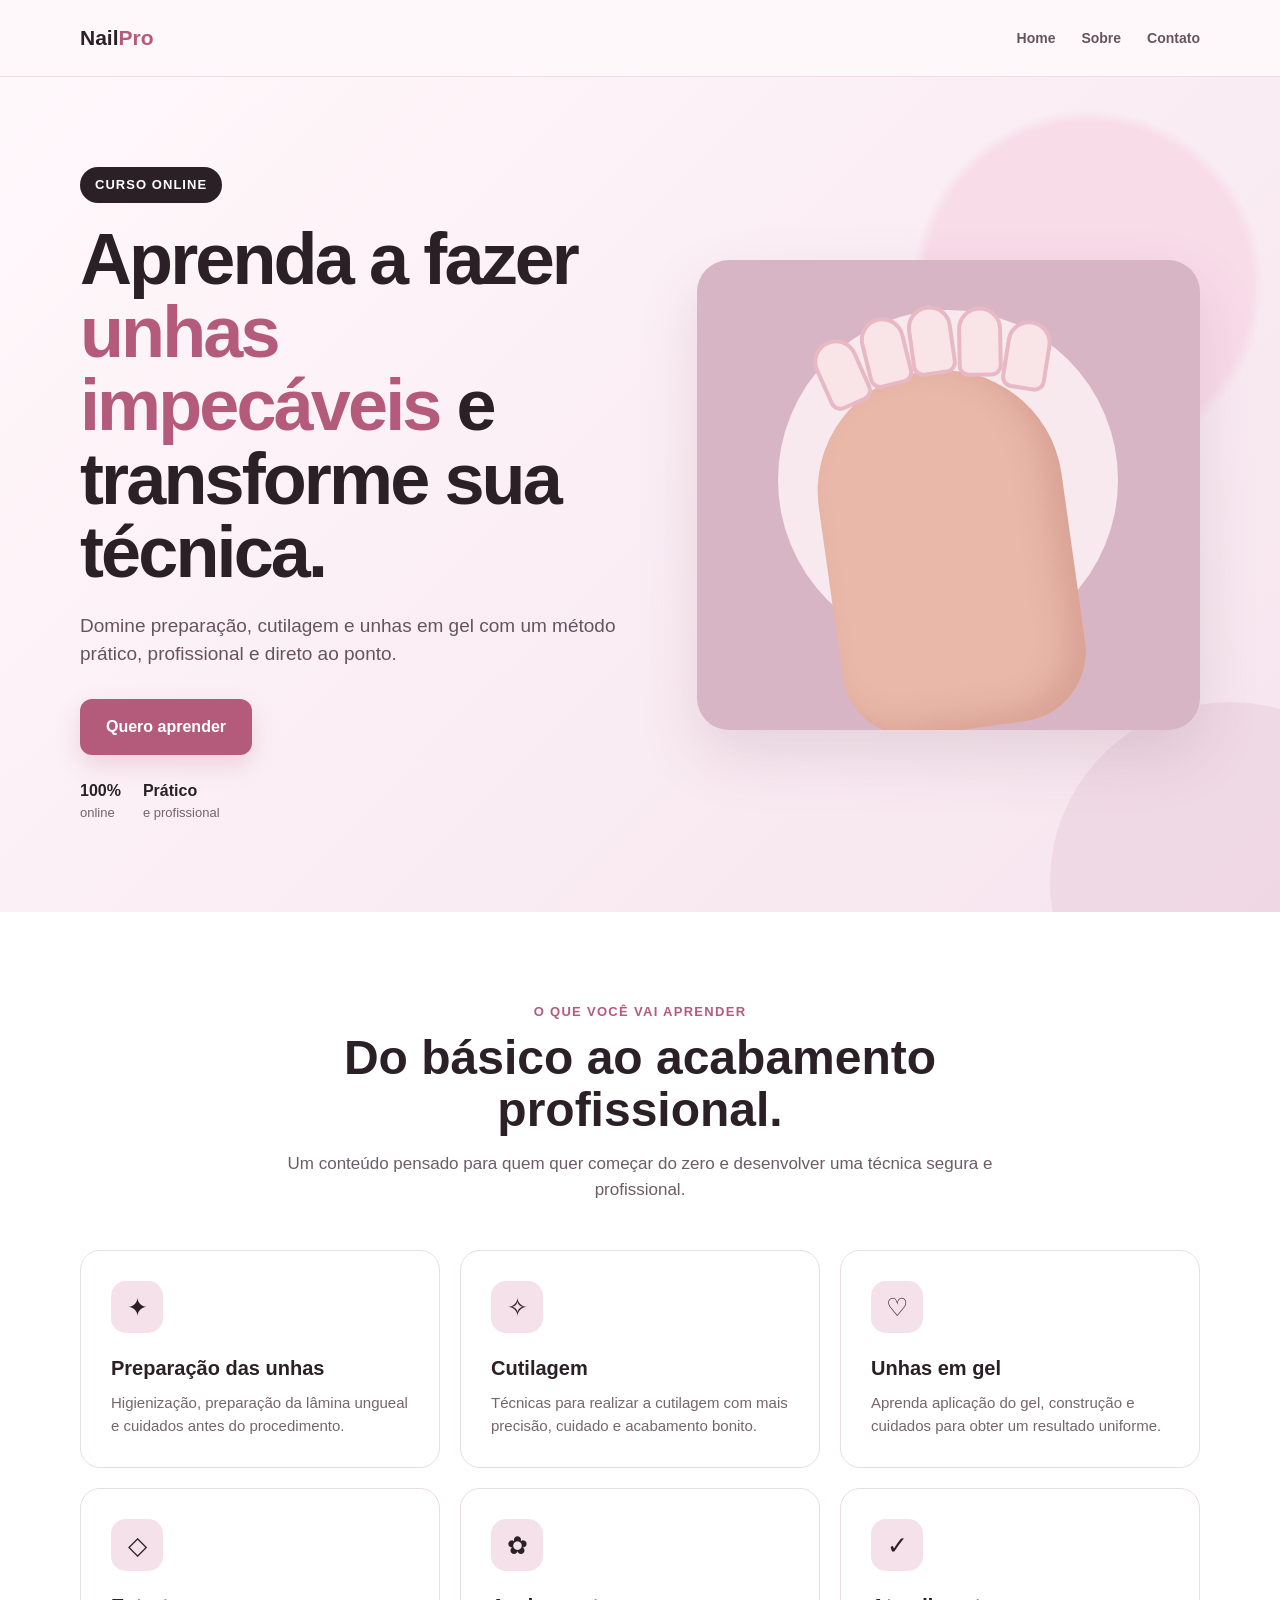
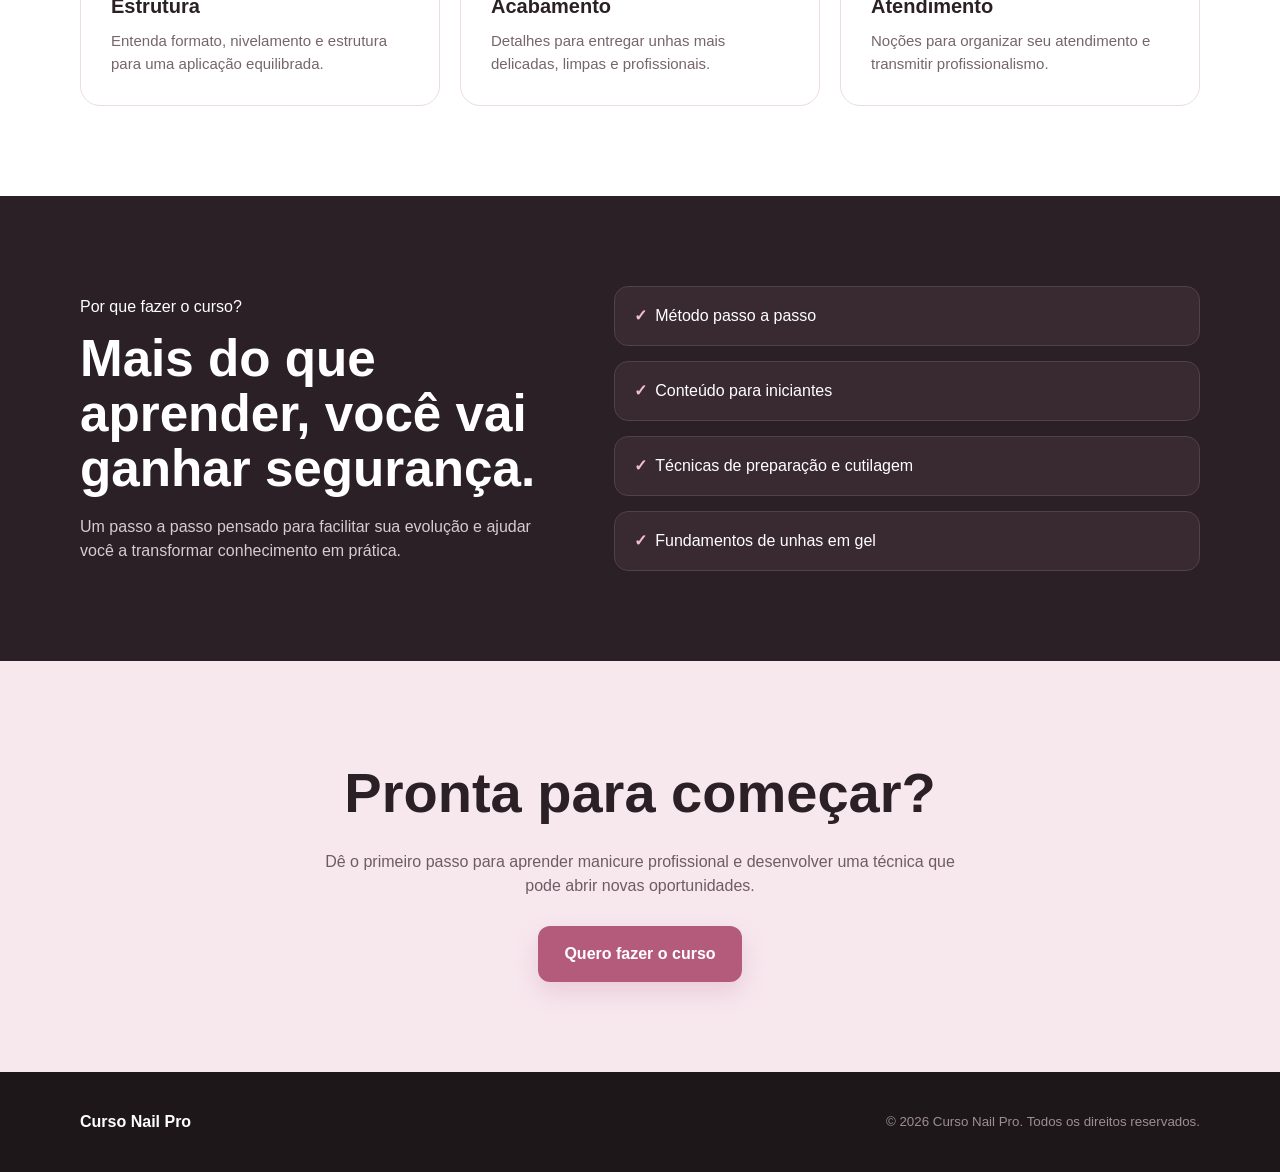
==== index.html @ c2b65b6d "Adicionar site do curso de manicure" ====
<!DOCTYPE html>
<html lang="pt-BR">
<head>
<meta charset="UTF-8">
<meta name="viewport" content="width=device-width, initial-scale=1.0">
<meta name="description" content="Curso Nail Pro de manicure profissional.">
<title>Curso Nail Pro | Home</title>
<link rel="stylesheet" href="style.css">
</head>
<body>
<header class="site-header">
<div class="container header-inner">
<a href="index.html" class="logo">Nail<span>Pro</span></a>
<nav class="nav" aria-label="Navegação principal">
<a href="index.html">Home</a><a href="sobre.html">Sobre</a><a href="contato.html">Contato</a>
</nav>
</div>
</header>
<main><section class="hero-section"><div class="container hero">
<div class="hero-copy"><div class="eyebrow">Curso Online</div>
<h1>Aprenda a fazer <span>unhas impecáveis</span> e transforme sua técnica.</h1>
<p>Domine preparação, cutilagem e unhas em gel com um método prático, profissional e direto ao ponto.</p>
<a href="contato.html" class="cta">Quero aprender</a>
<div class="hero-note"><div><strong>100%</strong><span>online</span></div><div><strong>Prático</strong><span>e profissional</span></div></div>
</div>
<div class="visual" aria-label="Ilustração de uma mão com unhas feitas"><div class="circle"></div><div class="hand" aria-hidden="true"><div class="nail n1"></div><div class="nail n2"></div><div class="nail n3"></div><div class="nail n4"></div><div class="nail n5"></div></div></div>
</div></section><section class="content" id="conteudos"><div class="container">
<header class="section-head"><div class="tag">O que você vai aprender</div><h2>Do básico ao acabamento profissional.</h2><p>Um conteúdo pensado para quem quer começar do zero e desenvolver uma técnica segura e profissional.</p></header>
<div class="cards">
<article class="card"><div class="icon">✦</div><h3>Preparação das unhas</h3><p>Higienização, preparação da lâmina ungueal e cuidados antes do procedimento.</p></article>
<article class="card"><div class="icon">✧</div><h3>Cutilagem</h3><p>Técnicas para realizar a cutilagem com mais precisão, cuidado e acabamento bonito.</p></article>
<article class="card"><div class="icon">♡</div><h3>Unhas em gel</h3><p>Aprenda aplicação do gel, construção e cuidados para obter um resultado uniforme.</p></article>
<article class="card"><div class="icon">◇</div><h3>Estrutura</h3><p>Entenda formato, nivelamento e estrutura para uma aplicação equilibrada.</p></article>
<article class="card"><div class="icon">✿</div><h3>Acabamento</h3><p>Detalhes para entregar unhas mais delicadas, limpas e profissionais.</p></article>
<article class="card"><div class="icon">✓</div><h3>Atendimento</h3><p>Noções para organizar seu atendimento e transmitir profissionalismo.</p></article>
</div></div></section><section class="highlight"><div class="container highlight-grid">
<div class="highlight-copy"><div class="tag">Por que fazer o curso?</div><h2>Mais do que aprender, você vai ganhar segurança.</h2><p>Um passo a passo pensado para facilitar sua evolução e ajudar você a transformar conhecimento em prática.</p></div>
<div class="highlight-list"><div class="checklist"><div class="check"><b>✓</b>Método passo a passo</div><div class="check"><b>✓</b>Conteúdo para iniciantes</div><div class="check"><b>✓</b>Técnicas de preparação e cutilagem</div><div class="check"><b>✓</b>Fundamentos de unhas em gel</div></div></div>
</div></section><section class="cta-section"><div class="container"><h2>Pronta para começar?</h2><p>Dê o primeiro passo para aprender manicure profissional e desenvolver uma técnica que pode abrir novas oportunidades.</p><a href="contato.html" class="cta">Quero fazer o curso</a></div></section></main>
<footer><div class="container footer-row"><strong>Curso Nail Pro</strong><small>© 2026 Curso Nail Pro. Todos os direitos reservados.</small></div></footer>
</body>
</html>
---- style.css ----
*{box-sizing:border-box;margin:0;padding:0}
html{scroll-behavior:smooth}
body{font-family:Arial,Helvetica,sans-serif;background:#fffafc;color:#2b2025;line-height:1.5}
a{text-decoration:none;color:inherit}
.container{width:min(1120px,92%);margin:auto}
.site-header{background:#fff8fb;border-bottom:1px solid #eadde3}
.header-inner{min-height:76px;display:flex;align-items:center;justify-content:space-between;gap:30px}
.logo{font-size:21px;font-weight:800}.logo span{color:#b45b7c}
.nav{display:flex;align-items:center;gap:26px}.nav a{color:#66545d;font-size:14px;font-weight:700;transition:.2s}.nav a:hover{color:#b45b7c}
.hero-section{min-height:88vh;display:flex;align-items:center;background:radial-gradient(circle at 85% 25%,#f8dce8 0 13%,transparent 14%),linear-gradient(135deg,#fff8fb 0%,#f6e4ed 100%);position:relative;overflow:hidden}
.hero-section:before{content:"";position:absolute;width:360px;height:360px;border-radius:50%;background:#ead0dc;right:-130px;bottom:-150px;opacity:.55}
.hero{display:flex;align-items:center;justify-content:space-between;gap:60px;position:relative;z-index:1}
.hero-copy{flex:1.05}.eyebrow{display:inline-block;background:#2b2025;color:white;border-radius:999px;padding:8px 15px;font-size:13px;font-weight:700;letter-spacing:.08em;text-transform:uppercase;margin-bottom:20px}
.hero h1{font-size:clamp(42px,6vw,72px);line-height:1.02;letter-spacing:-.04em;margin-bottom:22px}.hero h1 span{color:#b45b7c}
.hero-copy>p{font-size:19px;color:#66545d;max-width:600px;margin-bottom:30px}
.cta{display:inline-block;background:#b45b7c;color:#fff;padding:16px 26px;border-radius:12px;font-weight:800;box-shadow:0 10px 25px #b45b7c33;transition:.2s;border:0;cursor:pointer;font-size:inherit}.cta:hover{transform:translateY(-2px);background:#994866}
.hero-note{display:flex;gap:22px;margin-top:24px;font-size:13px;color:#75646b}.hero-note div{display:flex;flex-direction:column}.hero-note strong{color:#2b2025;font-size:16px}
.visual{flex:.95;min-height:470px;border-radius:32px;background:#d8b5c4;display:flex;align-items:flex-end;justify-content:center;position:relative;overflow:hidden;box-shadow:0 25px 60px #7c4d6126}
.visual .circle{position:absolute;width:340px;height:340px;border-radius:50%;background:#f8e9ef;top:50px}
.hand{position:relative;z-index:2;width:245px;height:360px;background:#e9b8a9;border-radius:120px 120px 70px 70px;transform:rotate(-8deg);box-shadow:inset -18px -12px 30px #b9796b55}
.nail{position:absolute;width:45px;height:70px;background:#f9e4e8;border-radius:28px 28px 14px 14px;border:4px solid #e8b9c4}
.n1{top:-45px;left:18px;transform:rotate(-16deg)}.n2{top:-60px;left:65px;transform:rotate(-6deg)}.n3{top:-65px;left:112px}.n4{top:-57px;left:160px;transform:rotate(7deg)}.n5{top:-37px;left:205px;transform:rotate(17deg)}
section{padding:90px 0}.section-head{text-align:center;max-width:720px;margin:0 auto 48px}.section-head .tag{color:#b45b7c;font-weight:800;text-transform:uppercase;font-size:13px;letter-spacing:.1em}.section-head h2{font-size:clamp(32px,4vw,48px);line-height:1.1;margin:10px 0 14px}.section-head p{color:#6e5c64;font-size:17px}
.content{background:white}.cards{display:flex;flex-wrap:wrap;gap:20px}.card{flex:1 1 calc(33.333% - 14px);min-width:280px;padding:30px;border:1px solid #eadde3;border-radius:20px;background:#fff;transition:.2s}.card:hover{transform:translateY(-4px);box-shadow:0 15px 35px #4d293710}
.icon{width:52px;height:52px;border-radius:15px;background:#f5e1e9;display:flex;align-items:center;justify-content:center;font-size:25px;margin-bottom:20px}.card h3{font-size:20px;margin-bottom:9px}.card p{color:#76656c;font-size:15px}
.highlight{background:#2b2025;color:#fff}.highlight-grid{display:flex;align-items:center;gap:55px}.highlight-copy{flex:.9}.highlight-list{flex:1.1}.highlight h2{font-size:clamp(34px,4vw,52px);line-height:1.08;margin:12px 0 18px}.highlight p{color:#d9cbd0}.checklist{display:flex;flex-direction:column;gap:15px}.check{background:#382a30;border:1px solid #514149;padding:17px 19px;border-radius:14px}.check b{color:#f1bfd1;margin-right:8px}
.cta-section{text-align:center;background:#f7e8ee}.cta-section h2{font-size:clamp(34px,5vw,56px);margin-bottom:15px}.cta-section p{color:#6e5c64;margin:0 auto 28px;max-width:650px}
footer{background:#1e171a;color:#cdbfc4;padding:38px 0}.footer-row{display:flex;justify-content:space-between;gap:20px;align-items:center}footer strong{color:white}footer small{color:#9e8e94}
form.card{max-width:760px;margin:0 auto;display:flex;flex-direction:column;gap:18px}form.card label{display:block;font-weight:700;font-size:14px;margin-bottom:7px}form.card input,form.card textarea{width:100%;border:1px solid #eadde3;border-radius:12px;padding:14px 15px;font:inherit;color:#2b2025;background:#fffafc;outline:none}form.card input:focus,form.card textarea:focus{border-color:#b45b7c;box-shadow:0 0 0 3px #b45b7c22}form.card textarea{resize:vertical}
@media(max-width:800px){.header-inner{flex-direction:column;justify-content:center;padding:20px 0}.nav{flex-wrap:wrap;justify-content:center;gap:15px}.hero-section{min-height:auto;padding:70px 0}.hero,.highlight-grid{flex-direction:column;gap:40px}.hero-copy,.highlight-copy,.highlight-list,.visual{width:100%}.visual{min-height:390px}.cards{flex-direction:column}.card{min-width:0}section{padding:65px 0}.hero-note{flex-wrap:wrap}.footer-row{flex-direction:column;text-align:center}}
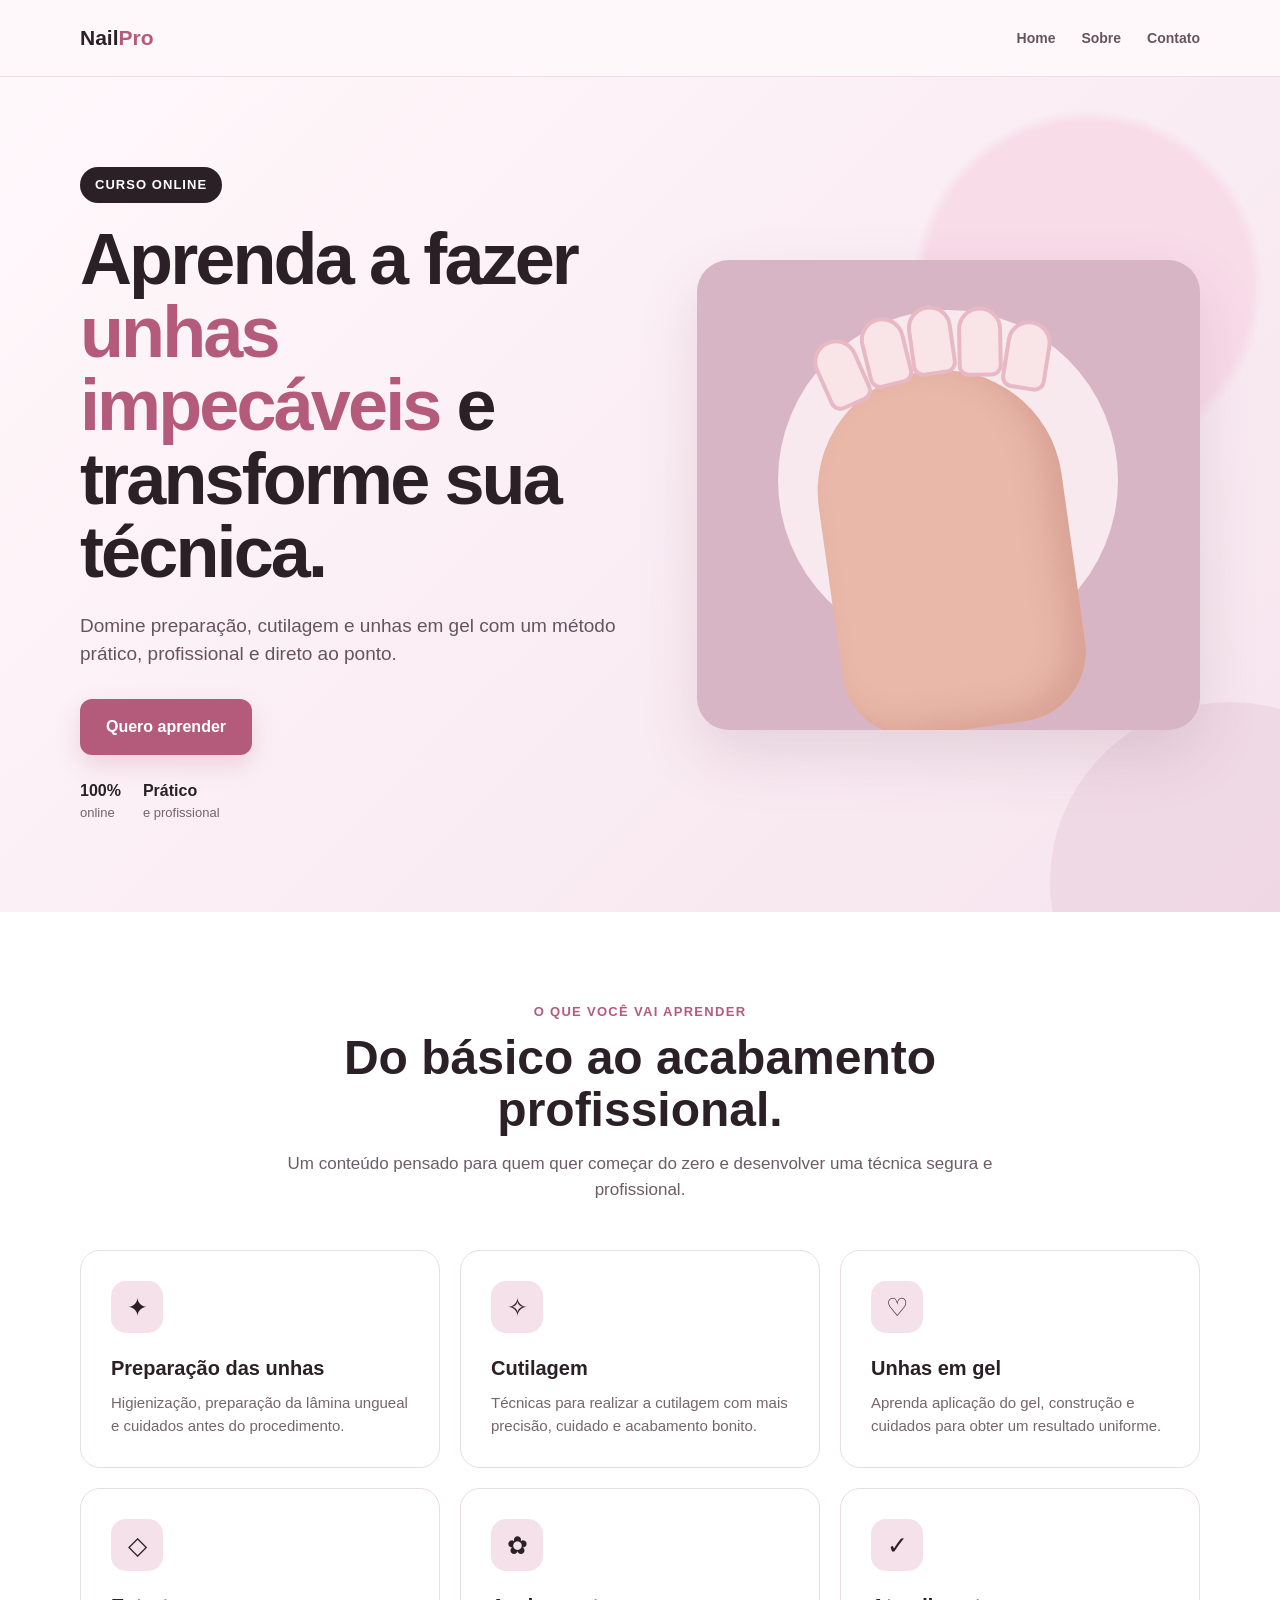
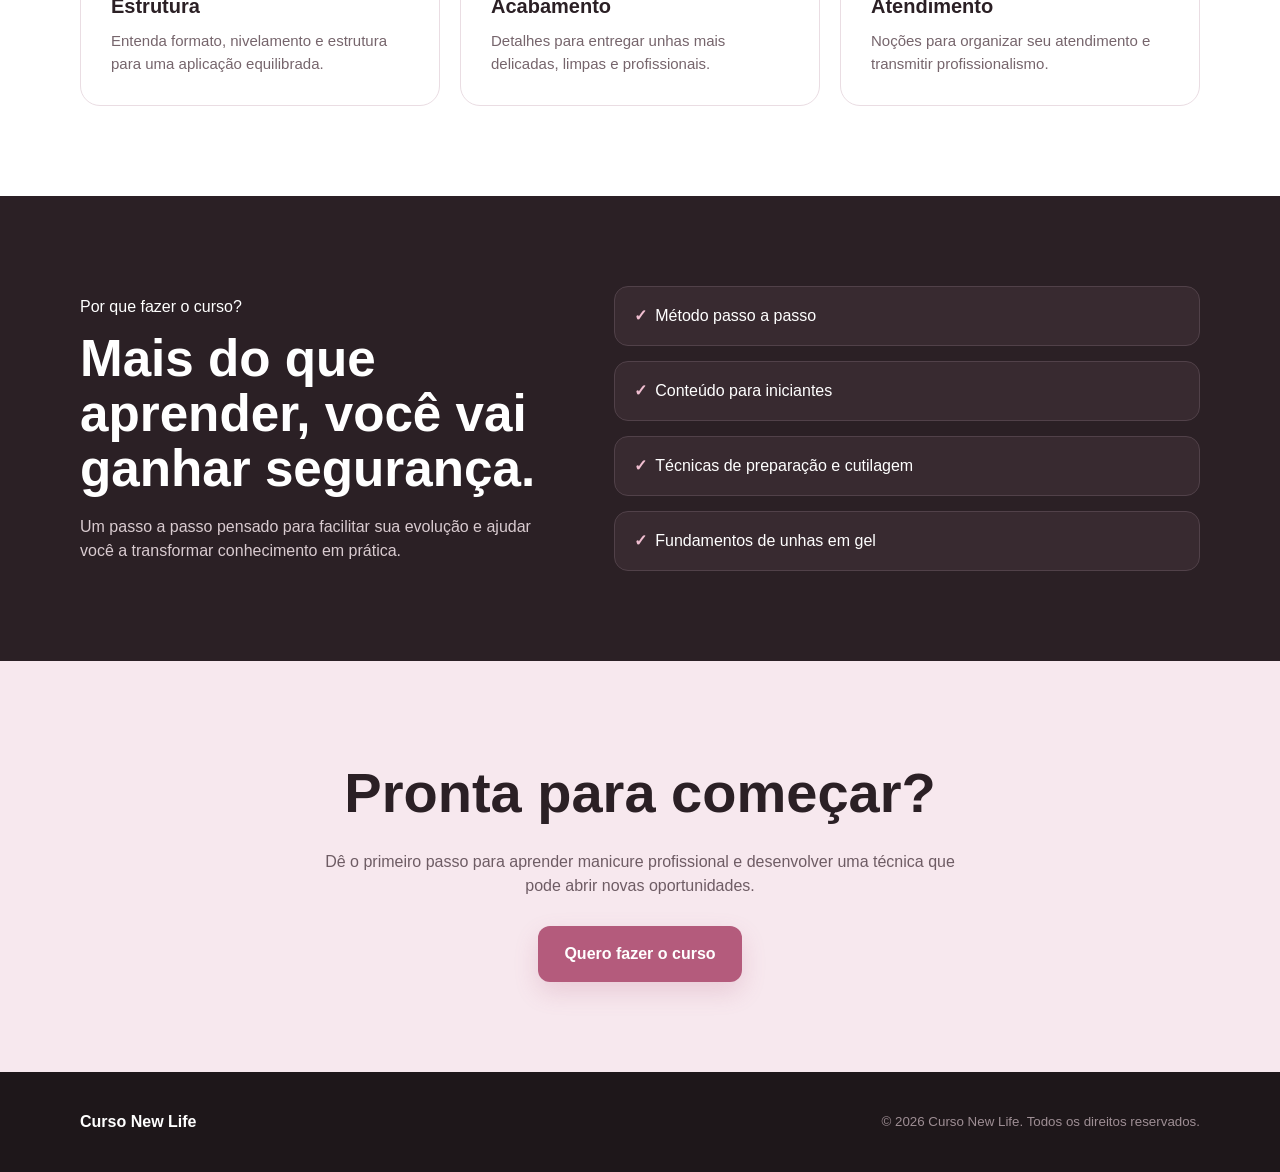
==== commit 29c0c6e7: "Altera o nome do curso" ====
--- a/index.html
+++ b/index.html
@@ -3,7 +3,7 @@
 <head>
 <meta charset="UTF-8">
 <meta name="viewport" content="width=device-width, initial-scale=1.0">
-<meta name="description" content="Curso Nail Pro de manicure profissional.">
+<meta name="description" content="Curso New Life de manicure profissional.">
 <title>Curso Nail Pro | Home</title>
 <link rel="stylesheet" href="style.css">
 </head>
@@ -37,6 +37,6 @@
 <div class="highlight-copy"><div class="tag">Por que fazer o curso?</div><h2>Mais do que aprender, você vai ganhar segurança.</h2><p>Um passo a passo pensado para facilitar sua evolução e ajudar você a transformar conhecimento em prática.</p></div>
 <div class="highlight-list"><div class="checklist"><div class="check"><b>✓</b>Método passo a passo</div><div class="check"><b>✓</b>Conteúdo para iniciantes</div><div class="check"><b>✓</b>Técnicas de preparação e cutilagem</div><div class="check"><b>✓</b>Fundamentos de unhas em gel</div></div></div>
 </div></section><section class="cta-section"><div class="container"><h2>Pronta para começar?</h2><p>Dê o primeiro passo para aprender manicure profissional e desenvolver uma técnica que pode abrir novas oportunidades.</p><a href="contato.html" class="cta">Quero fazer o curso</a></div></section></main>
-<footer><div class="container footer-row"><strong>Curso Nail Pro</strong><small>© 2026 Curso Nail Pro. Todos os direitos reservados.</small></div></footer>
+<footer><div class="container footer-row"><strong>Curso New Life</strong><small>© 2026 Curso New Life. Todos os direitos reservados.</small></div></footer>
 </body>
 </html>
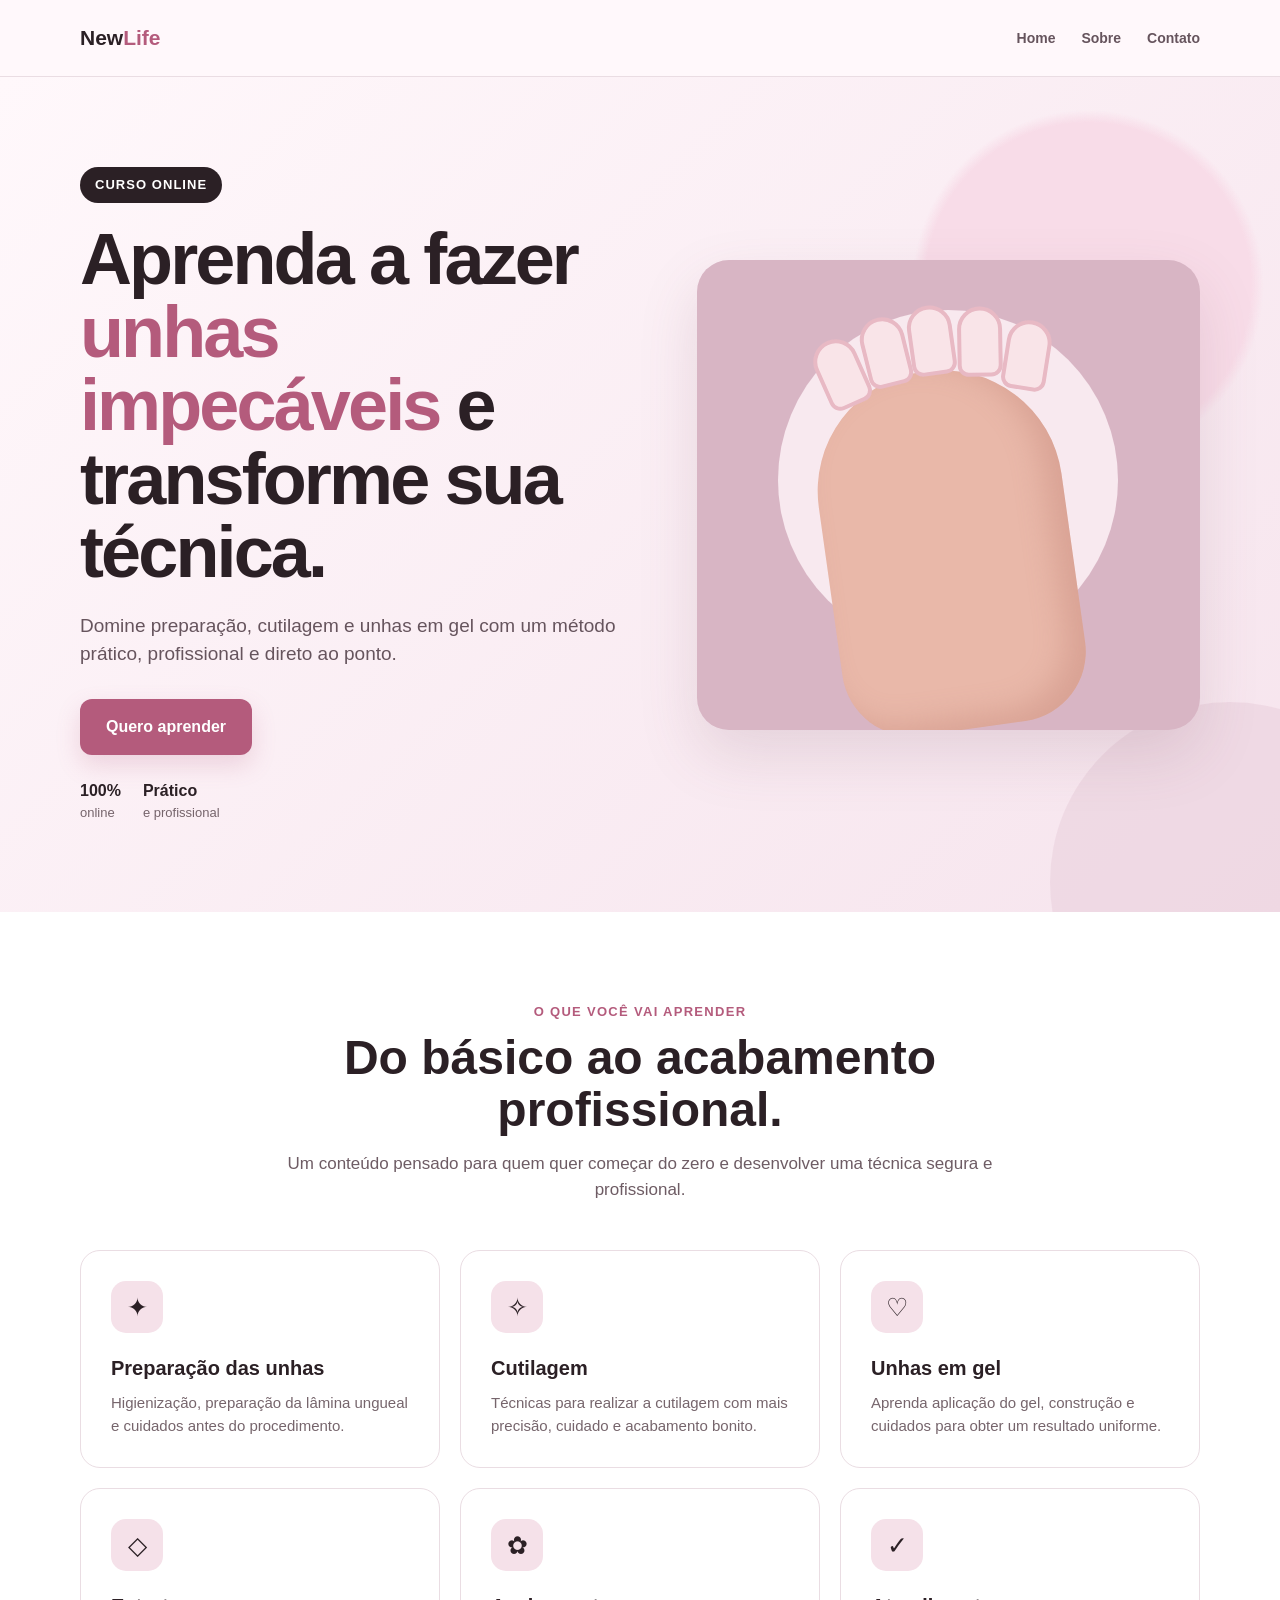
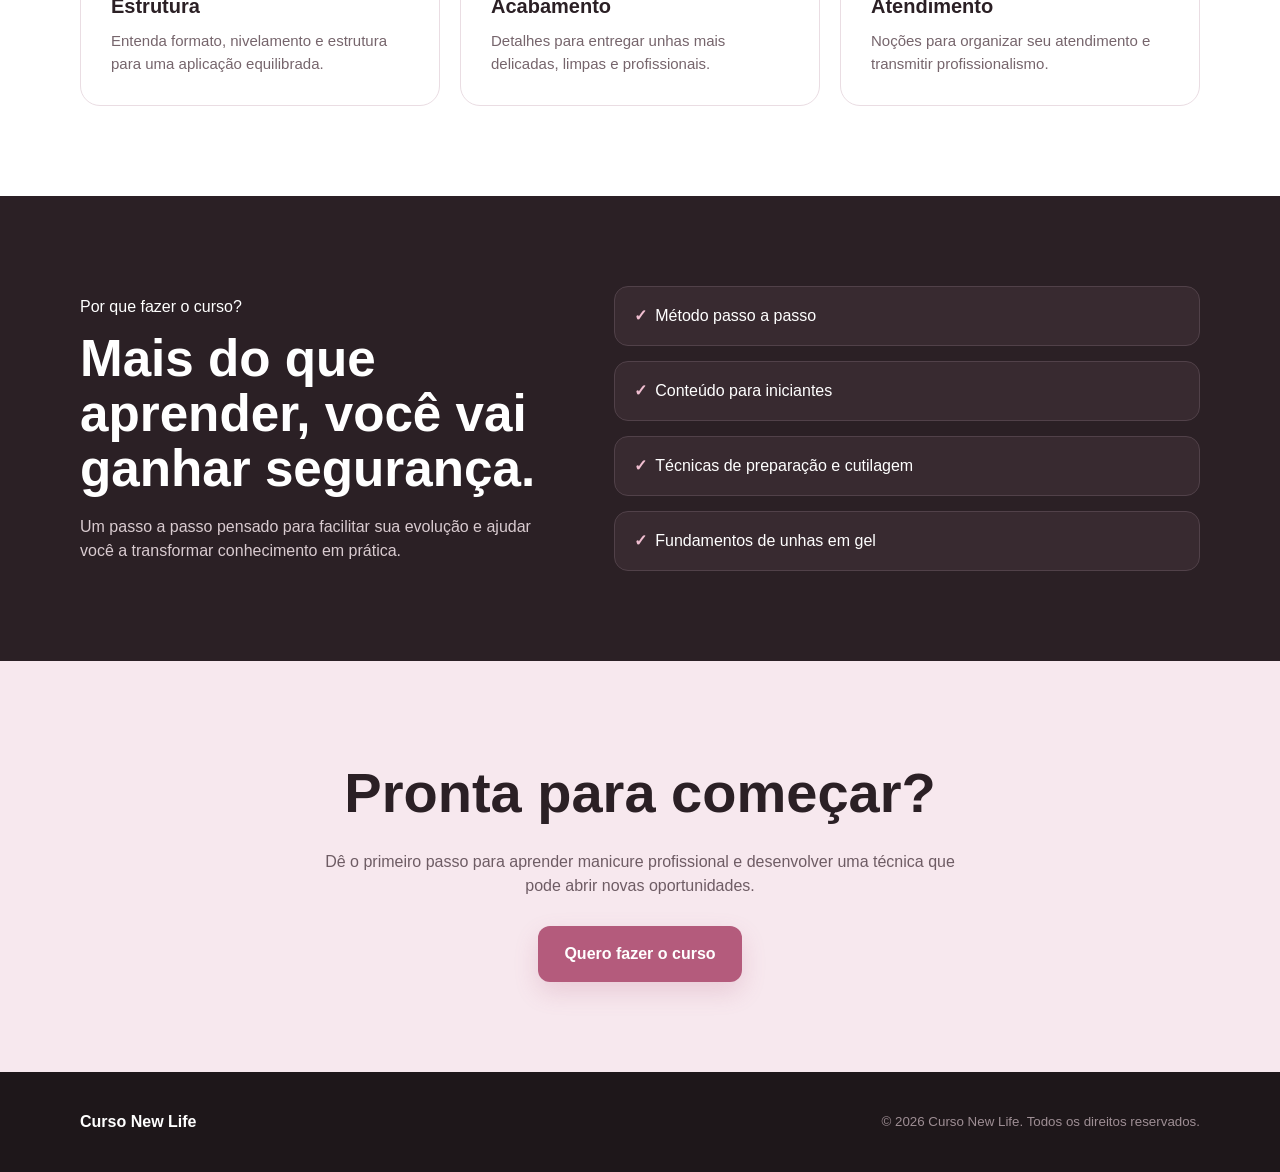
==== commit 2755296f: "Update title and logo in index.html" ====
--- a/index.html
+++ b/index.html
@@ -4,13 +4,13 @@
 <meta charset="UTF-8">
 <meta name="viewport" content="width=device-width, initial-scale=1.0">
 <meta name="description" content="Curso New Life de manicure profissional.">
-<title>Curso Nail Pro | Home</title>
+<title>Curso New Life| Home</title>
 <link rel="stylesheet" href="style.css">
 </head>
 <body>
 <header class="site-header">
 <div class="container header-inner">
-<a href="index.html" class="logo">Nail<span>Pro</span></a>
+<a href="index.html" class="logo">New<span>Life</span></a>
 <nav class="nav" aria-label="Navegação principal">
 <a href="index.html">Home</a><a href="sobre.html">Sobre</a><a href="contato.html">Contato</a>
 </nav>
@@ -39,4 +39,4 @@
 </div></section><section class="cta-section"><div class="container"><h2>Pronta para começar?</h2><p>Dê o primeiro passo para aprender manicure profissional e desenvolver uma técnica que pode abrir novas oportunidades.</p><a href="contato.html" class="cta">Quero fazer o curso</a></div></section></main>
 <footer><div class="container footer-row"><strong>Curso New Life</strong><small>© 2026 Curso New Life. Todos os direitos reservados.</small></div></footer>
 </body>
-</html>+</html>
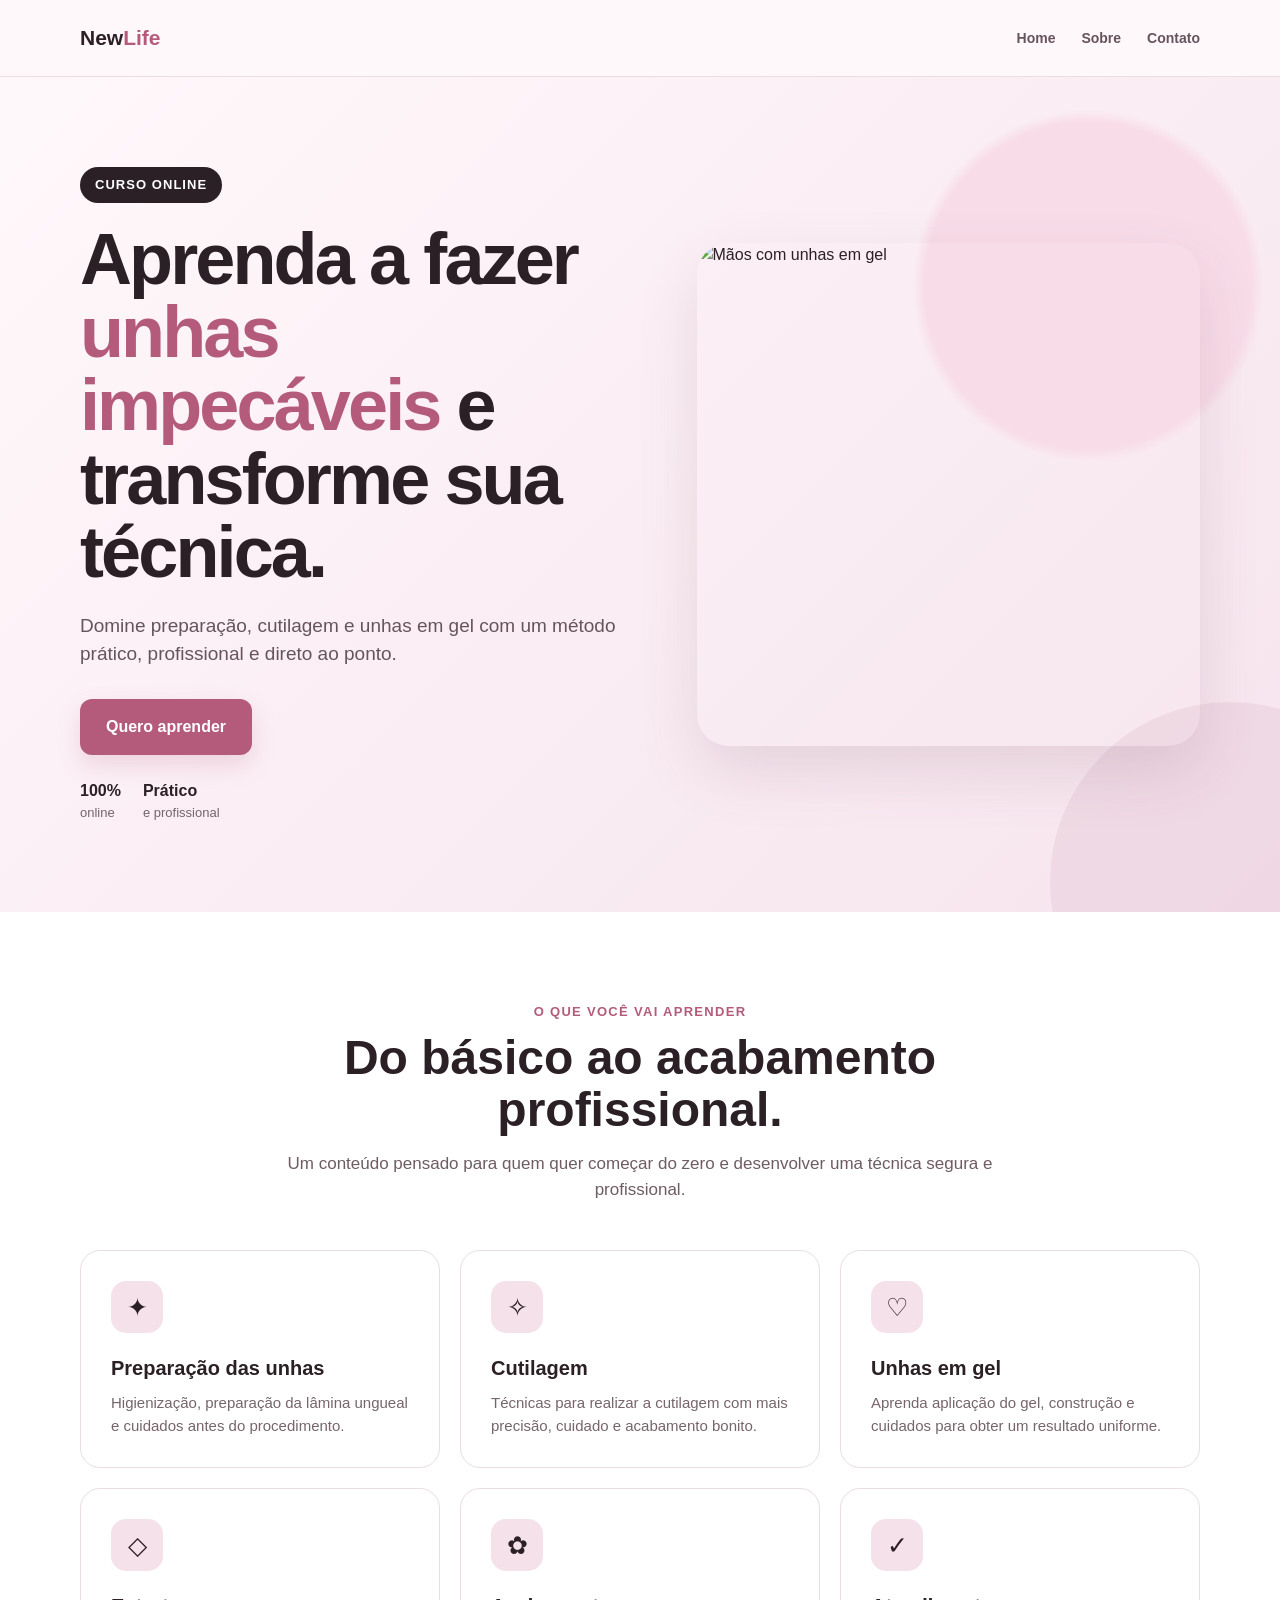
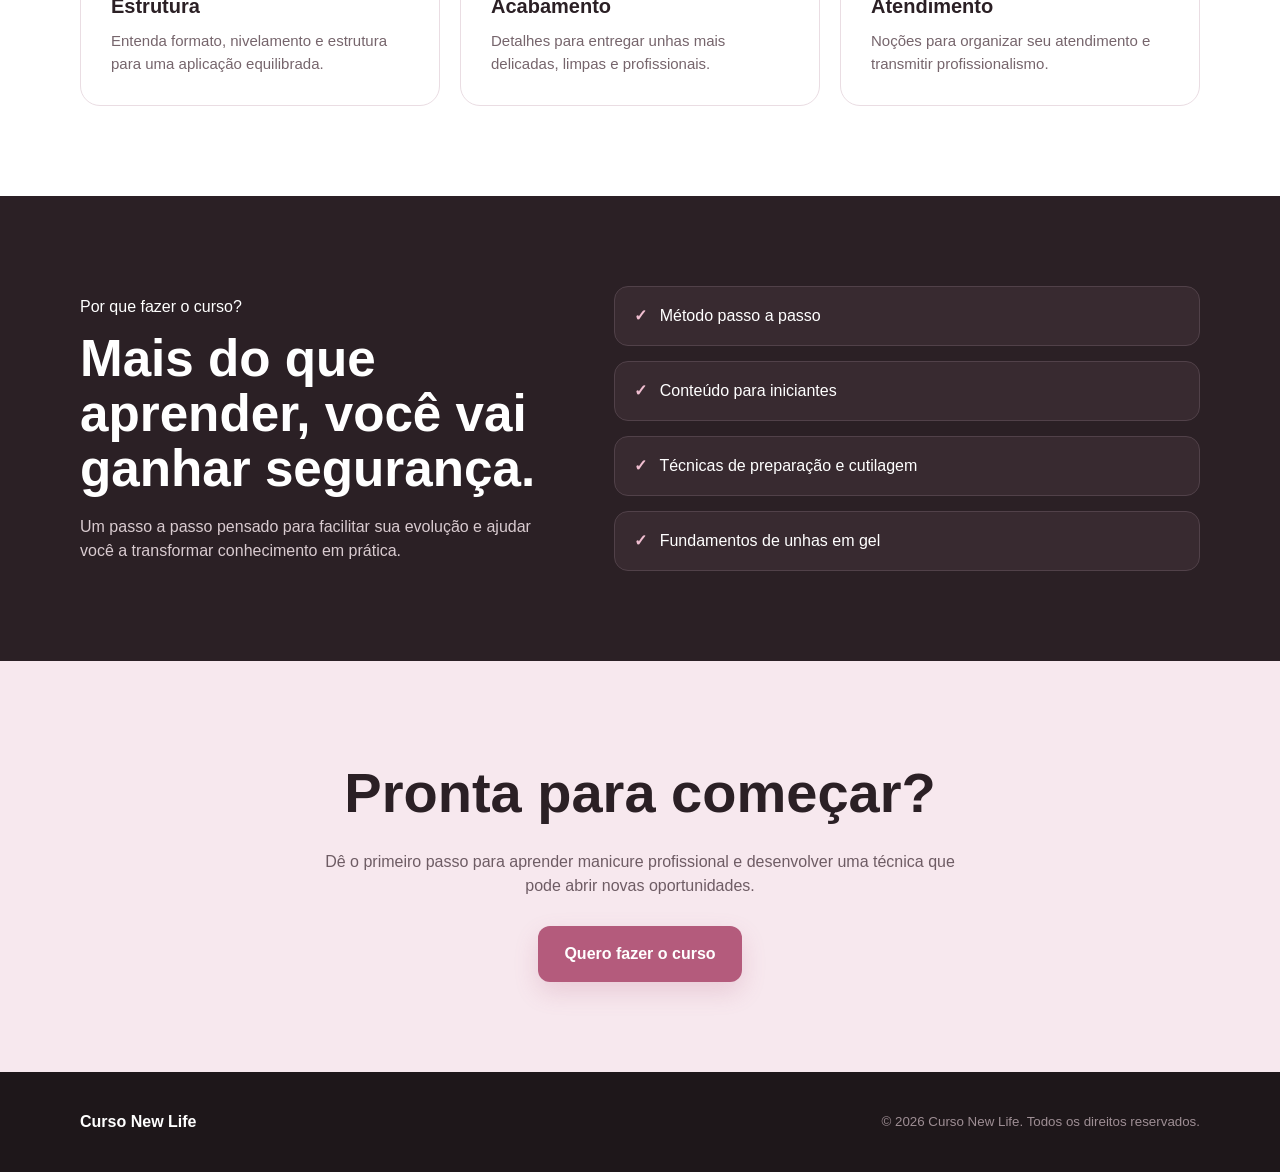
==== commit adfabe38: "ajusta a idependatação" ====
--- a/index.html
+++ b/index.html
@@ -1,42 +1,313 @@
 <!DOCTYPE html>
 <html lang="pt-BR">
+
 <head>
-<meta charset="UTF-8">
-<meta name="viewport" content="width=device-width, initial-scale=1.0">
-<meta name="description" content="Curso New Life de manicure profissional.">
-<title>Curso New Life| Home</title>
-<link rel="stylesheet" href="style.css">
+    <meta charset="UTF-8">
+    <meta name="viewport" content="width=device-width, initial-scale=1.0">
+    <meta name="description" content="Curso New Life de manicure profissional.">
+
+    <title>Curso New Life | Home</title>
+
+    <link rel="stylesheet" href="style.css">
 </head>
+
 <body>
-<header class="site-header">
-<div class="container header-inner">
-<a href="index.html" class="logo">New<span>Life</span></a>
-<nav class="nav" aria-label="Navegação principal">
-<a href="index.html">Home</a><a href="sobre.html">Sobre</a><a href="contato.html">Contato</a>
-</nav>
-</div>
-</header>
-<main><section class="hero-section"><div class="container hero">
-<div class="hero-copy"><div class="eyebrow">Curso Online</div>
-<h1>Aprenda a fazer <span>unhas impecáveis</span> e transforme sua técnica.</h1>
-<p>Domine preparação, cutilagem e unhas em gel com um método prático, profissional e direto ao ponto.</p>
-<a href="contato.html" class="cta">Quero aprender</a>
-<div class="hero-note"><div><strong>100%</strong><span>online</span></div><div><strong>Prático</strong><span>e profissional</span></div></div>
-</div>
-<div class="visual" aria-label="Ilustração de uma mão com unhas feitas"><div class="circle"></div><div class="hand" aria-hidden="true"><div class="nail n1"></div><div class="nail n2"></div><div class="nail n3"></div><div class="nail n4"></div><div class="nail n5"></div></div></div>
-</div></section><section class="content" id="conteudos"><div class="container">
-<header class="section-head"><div class="tag">O que você vai aprender</div><h2>Do básico ao acabamento profissional.</h2><p>Um conteúdo pensado para quem quer começar do zero e desenvolver uma técnica segura e profissional.</p></header>
-<div class="cards">
-<article class="card"><div class="icon">✦</div><h3>Preparação das unhas</h3><p>Higienização, preparação da lâmina ungueal e cuidados antes do procedimento.</p></article>
-<article class="card"><div class="icon">✧</div><h3>Cutilagem</h3><p>Técnicas para realizar a cutilagem com mais precisão, cuidado e acabamento bonito.</p></article>
-<article class="card"><div class="icon">♡</div><h3>Unhas em gel</h3><p>Aprenda aplicação do gel, construção e cuidados para obter um resultado uniforme.</p></article>
-<article class="card"><div class="icon">◇</div><h3>Estrutura</h3><p>Entenda formato, nivelamento e estrutura para uma aplicação equilibrada.</p></article>
-<article class="card"><div class="icon">✿</div><h3>Acabamento</h3><p>Detalhes para entregar unhas mais delicadas, limpas e profissionais.</p></article>
-<article class="card"><div class="icon">✓</div><h3>Atendimento</h3><p>Noções para organizar seu atendimento e transmitir profissionalismo.</p></article>
-</div></div></section><section class="highlight"><div class="container highlight-grid">
-<div class="highlight-copy"><div class="tag">Por que fazer o curso?</div><h2>Mais do que aprender, você vai ganhar segurança.</h2><p>Um passo a passo pensado para facilitar sua evolução e ajudar você a transformar conhecimento em prática.</p></div>
-<div class="highlight-list"><div class="checklist"><div class="check"><b>✓</b>Método passo a passo</div><div class="check"><b>✓</b>Conteúdo para iniciantes</div><div class="check"><b>✓</b>Técnicas de preparação e cutilagem</div><div class="check"><b>✓</b>Fundamentos de unhas em gel</div></div></div>
-</div></section><section class="cta-section"><div class="container"><h2>Pronta para começar?</h2><p>Dê o primeiro passo para aprender manicure profissional e desenvolver uma técnica que pode abrir novas oportunidades.</p><a href="contato.html" class="cta">Quero fazer o curso</a></div></section></main>
-<footer><div class="container footer-row"><strong>Curso New Life</strong><small>© 2026 Curso New Life. Todos os direitos reservados.</small></div></footer>
+
+    <header class="site-header">
+        <div class="container header-inner">
+
+            <a href="index.html" class="logo">
+                New<span>Life</span>
+            </a>
+
+            <nav class="nav" aria-label="Navegação principal">
+                <a href="index.html">Home</a>
+                <a href="sobre.html">Sobre</a>
+                <a href="contato.html">Contato</a>
+            </nav>
+
+        </div>
+    </header>
+
+    <main>
+
+        <section class="hero-section">
+
+            <div class="container hero">
+
+                <div class="hero-copy">
+
+                    <div class="eyebrow">
+                        Curso Online
+                    </div>
+
+                    <h1>
+                        Aprenda a fazer
+                        <span>unhas impecáveis</span>
+                        e transforme sua técnica.
+                    </h1>
+
+                    <p>
+                        Domine preparação, cutilagem e unhas em gel com um
+                        método prático, profissional e direto ao ponto.
+                    </p>
+
+                    <a href="contato.html" class="cta">
+                        Quero aprender
+                    </a>
+
+                    <div class="hero-note">
+
+                        <div>
+                            <strong>100%</strong>
+                            <span>online</span>
+                        </div>
+
+                        <div>
+                            <strong>Prático</strong>
+                            <span>e profissional</span>
+                        </div>
+
+                    </div>
+
+                </div>
+
+                <div class="visual">
+
+                    <img
+                        src="maos-unhas-gel.png"
+                        alt="Mãos com unhas em gel"
+                    >
+
+                </div>
+
+            </div>
+
+        </section>
+
+        <section class="content" id="conteudos">
+
+            <div class="container">
+
+                <header class="section-head">
+
+                    <div class="tag">
+                        O que você vai aprender
+                    </div>
+
+                    <h2>
+                        Do básico ao acabamento profissional.
+                    </h2>
+
+                    <p>
+                        Um conteúdo pensado para quem quer começar do zero
+                        e desenvolver uma técnica segura e profissional.
+                    </p>
+
+                </header>
+
+                <div class="cards">
+
+                    <article class="card">
+
+                        <div class="icon">
+                            ✦
+                        </div>
+
+                        <h3>
+                            Preparação das unhas
+                        </h3>
+
+                        <p>
+                            Higienização, preparação da lâmina ungueal e
+                            cuidados antes do procedimento.
+                        </p>
+
+                    </article>
+
+                    <article class="card">
+
+                        <div class="icon">
+                            ✧
+                        </div>
+
+                        <h3>
+                            Cutilagem
+                        </h3>
+
+                        <p>
+                            Técnicas para realizar a cutilagem com mais
+                            precisão, cuidado e acabamento bonito.
+                        </p>
+
+                    </article>
+
+                    <article class="card">
+
+                        <div class="icon">
+                            ♡
+                        </div>
+
+                        <h3>
+                            Unhas em gel
+                        </h3>
+
+                        <p>
+                            Aprenda aplicação do gel, construção e cuidados
+                            para obter um resultado uniforme.
+                        </p>
+
+                    </article>
+
+                    <article class="card">
+
+                        <div class="icon">
+                            ◇
+                        </div>
+
+                        <h3>
+                            Estrutura
+                        </h3>
+
+                        <p>
+                            Entenda formato, nivelamento e estrutura para
+                            uma aplicação equilibrada.
+                        </p>
+
+                    </article>
+
+                    <article class="card">
+
+                        <div class="icon">
+                            ✿
+                        </div>
+
+                        <h3>
+                            Acabamento
+                        </h3>
+
+                        <p>
+                            Detalhes para entregar unhas mais delicadas,
+                            limpas e profissionais.
+                        </p>
+
+                    </article>
+
+                    <article class="card">
+
+                        <div class="icon">
+                            ✓
+                        </div>
+
+                        <h3>
+                            Atendimento
+                        </h3>
+
+                        <p>
+                            Noções para organizar seu atendimento e
+                            transmitir profissionalismo.
+                        </p>
+
+                    </article>
+
+                </div>
+
+            </div>
+
+        </section>
+
+        <section class="highlight">
+
+            <div class="container highlight-grid">
+
+                <div class="highlight-copy">
+
+                    <div class="tag">
+                        Por que fazer o curso?
+                    </div>
+
+                    <h2>
+                        Mais do que aprender, você vai ganhar segurança.
+                    </h2>
+
+                    <p>
+                        Um passo a passo pensado para facilitar sua evolução
+                        e ajudar você a transformar conhecimento em prática.
+                    </p>
+
+                </div>
+
+                <div class="highlight-list">
+
+                    <div class="checklist">
+
+                        <div class="check">
+                            <b>✓</b>
+                            Método passo a passo
+                        </div>
+
+                        <div class="check">
+                            <b>✓</b>
+                            Conteúdo para iniciantes
+                        </div>
+
+                        <div class="check">
+                            <b>✓</b>
+                            Técnicas de preparação e cutilagem
+                        </div>
+
+                        <div class="check">
+                            <b>✓</b>
+                            Fundamentos de unhas em gel
+                        </div>
+
+                    </div>
+
+                </div>
+
+            </div>
+
+        </section>
+
+        <section class="cta-section">
+
+            <div class="container">
+
+                <h2>
+                    Pronta para começar?
+                </h2>
+
+                <p>
+                    Dê o primeiro passo para aprender manicure profissional
+                    e desenvolver uma técnica que pode abrir novas oportunidades.
+                </p>
+
+                <a href="contato.html" class="cta">
+                    Quero fazer o curso
+                </a>
+
+            </div>
+
+        </section>
+
+    </main>
+
+    <footer>
+
+        <div class="container footer-row">
+
+            <strong>
+                Curso New Life
+            </strong>
+
+            <small>
+                © 2026 Curso New Life. Todos os direitos reservados.
+            </small>
+
+        </div>
+
+    </footer>
+
 </body>
+
 </html>
--- a/style.css
+++ b/style.css
@@ -1,30 +1,353 @@
 *{box-sizing:border-box;margin:0;padding:0}
 html{scroll-behavior:smooth}
-body{font-family:Arial,Helvetica,sans-serif;background:#fffafc;color:#2b2025;line-height:1.5}
-a{text-decoration:none;color:inherit}
-.container{width:min(1120px,92%);margin:auto}
-.site-header{background:#fff8fb;border-bottom:1px solid #eadde3}
-.header-inner{min-height:76px;display:flex;align-items:center;justify-content:space-between;gap:30px}
-.logo{font-size:21px;font-weight:800}.logo span{color:#b45b7c}
-.nav{display:flex;align-items:center;gap:26px}.nav a{color:#66545d;font-size:14px;font-weight:700;transition:.2s}.nav a:hover{color:#b45b7c}
-.hero-section{min-height:88vh;display:flex;align-items:center;background:radial-gradient(circle at 85% 25%,#f8dce8 0 13%,transparent 14%),linear-gradient(135deg,#fff8fb 0%,#f6e4ed 100%);position:relative;overflow:hidden}
-.hero-section:before{content:"";position:absolute;width:360px;height:360px;border-radius:50%;background:#ead0dc;right:-130px;bottom:-150px;opacity:.55}
-.hero{display:flex;align-items:center;justify-content:space-between;gap:60px;position:relative;z-index:1}
-.hero-copy{flex:1.05}.eyebrow{display:inline-block;background:#2b2025;color:white;border-radius:999px;padding:8px 15px;font-size:13px;font-weight:700;letter-spacing:.08em;text-transform:uppercase;margin-bottom:20px}
-.hero h1{font-size:clamp(42px,6vw,72px);line-height:1.02;letter-spacing:-.04em;margin-bottom:22px}.hero h1 span{color:#b45b7c}
-.hero-copy>p{font-size:19px;color:#66545d;max-width:600px;margin-bottom:30px}
-.cta{display:inline-block;background:#b45b7c;color:#fff;padding:16px 26px;border-radius:12px;font-weight:800;box-shadow:0 10px 25px #b45b7c33;transition:.2s;border:0;cursor:pointer;font-size:inherit}.cta:hover{transform:translateY(-2px);background:#994866}
-.hero-note{display:flex;gap:22px;margin-top:24px;font-size:13px;color:#75646b}.hero-note div{display:flex;flex-direction:column}.hero-note strong{color:#2b2025;font-size:16px}
-.visual{flex:.95;min-height:470px;border-radius:32px;background:#d8b5c4;display:flex;align-items:flex-end;justify-content:center;position:relative;overflow:hidden;box-shadow:0 25px 60px #7c4d6126}
-.visual .circle{position:absolute;width:340px;height:340px;border-radius:50%;background:#f8e9ef;top:50px}
-.hand{position:relative;z-index:2;width:245px;height:360px;background:#e9b8a9;border-radius:120px 120px 70px 70px;transform:rotate(-8deg);box-shadow:inset -18px -12px 30px #b9796b55}
-.nail{position:absolute;width:45px;height:70px;background:#f9e4e8;border-radius:28px 28px 14px 14px;border:4px solid #e8b9c4}
-.n1{top:-45px;left:18px;transform:rotate(-16deg)}.n2{top:-60px;left:65px;transform:rotate(-6deg)}.n3{top:-65px;left:112px}.n4{top:-57px;left:160px;transform:rotate(7deg)}.n5{top:-37px;left:205px;transform:rotate(17deg)}
-section{padding:90px 0}.section-head{text-align:center;max-width:720px;margin:0 auto 48px}.section-head .tag{color:#b45b7c;font-weight:800;text-transform:uppercase;font-size:13px;letter-spacing:.1em}.section-head h2{font-size:clamp(32px,4vw,48px);line-height:1.1;margin:10px 0 14px}.section-head p{color:#6e5c64;font-size:17px}
-.content{background:white}.cards{display:flex;flex-wrap:wrap;gap:20px}.card{flex:1 1 calc(33.333% - 14px);min-width:280px;padding:30px;border:1px solid #eadde3;border-radius:20px;background:#fff;transition:.2s}.card:hover{transform:translateY(-4px);box-shadow:0 15px 35px #4d293710}
-.icon{width:52px;height:52px;border-radius:15px;background:#f5e1e9;display:flex;align-items:center;justify-content:center;font-size:25px;margin-bottom:20px}.card h3{font-size:20px;margin-bottom:9px}.card p{color:#76656c;font-size:15px}
-.highlight{background:#2b2025;color:#fff}.highlight-grid{display:flex;align-items:center;gap:55px}.highlight-copy{flex:.9}.highlight-list{flex:1.1}.highlight h2{font-size:clamp(34px,4vw,52px);line-height:1.08;margin:12px 0 18px}.highlight p{color:#d9cbd0}.checklist{display:flex;flex-direction:column;gap:15px}.check{background:#382a30;border:1px solid #514149;padding:17px 19px;border-radius:14px}.check b{color:#f1bfd1;margin-right:8px}
-.cta-section{text-align:center;background:#f7e8ee}.cta-section h2{font-size:clamp(34px,5vw,56px);margin-bottom:15px}.cta-section p{color:#6e5c64;margin:0 auto 28px;max-width:650px}
-footer{background:#1e171a;color:#cdbfc4;padding:38px 0}.footer-row{display:flex;justify-content:space-between;gap:20px;align-items:center}footer strong{color:white}footer small{color:#9e8e94}
-form.card{max-width:760px;margin:0 auto;display:flex;flex-direction:column;gap:18px}form.card label{display:block;font-weight:700;font-size:14px;margin-bottom:7px}form.card input,form.card textarea{width:100%;border:1px solid #eadde3;border-radius:12px;padding:14px 15px;font:inherit;color:#2b2025;background:#fffafc;outline:none}form.card input:focus,form.card textarea:focus{border-color:#b45b7c;box-shadow:0 0 0 3px #b45b7c22}form.card textarea{resize:vertical}
-@media(max-width:800px){.header-inner{flex-direction:column;justify-content:center;padding:20px 0}.nav{flex-wrap:wrap;justify-content:center;gap:15px}.hero-section{min-height:auto;padding:70px 0}.hero,.highlight-grid{flex-direction:column;gap:40px}.hero-copy,.highlight-copy,.highlight-list,.visual{width:100%}.visual{min-height:390px}.cards{flex-direction:column}.card{min-width:0}section{padding:65px 0}.hero-note{flex-wrap:wrap}.footer-row{flex-direction:column;text-align:center}}
+body{
+    font-family:Arial,Helvetica,sans-serif;
+    background:#fffafc;
+    color:#2b2025;
+    line-height:1.5
+}
+a{
+    text-decoration:none;
+    color:inherit
+}
+.container{
+    width:min(1120px,92%);
+    margin:auto
+}
+.site-header{
+    background:#fff8fb;
+    border-bottom:1px solid #eadde3
+}
+.header-inner{
+    min-height:76px;
+    display:flex;
+    align-items:center;
+    justify-content:space-between;
+    gap:30px
+}
+.logo{
+    font-size:21px;
+    font-weight:800
+}
+.logo span{
+    color:#b45b7c
+}
+.nav{
+    display:flex;
+    align-items:center;
+    gap:26px
+}
+.nav a{
+    color:#66545d;
+    font-size:14px;
+    font-weight:700;
+    transition:.2s
+}
+.nav a:hover{
+    color:#b45b7c
+}
+.hero-section{
+    min-height:88vh;
+    display:flex;
+    align-items:center;
+    background:radial-gradient(circle at 85% 25%,#f8dce8 0 13%,transparent 14%),linear-gradient(135deg,#fff8fb 0%,#f6e4ed 100%);
+    position:relative;
+    overflow:hidden
+}
+.hero-section:before{
+    content:"";
+    position:absolute;
+    width:360px;
+    height:360px;
+    border-radius:50%;
+    background:#ead0dc;
+    right:-130px;
+    bottom:-150px;
+    opacity:.55
+}
+.hero{
+    display:flex;
+    align-items:center;
+    justify-content:space-between;
+    gap:60px;
+    position:relative;
+    z-index:1
+}
+.hero-copy{
+    flex:1.05
+}
+.eyebrow{
+    display:inline-block;
+    background:#2b2025;
+    color:white;
+    border-radius:999px;
+    padding:8px 15px;
+    font-size:13px;
+    font-weight:700;
+    letter-spacing:.08em;
+    text-transform:uppercase;
+    margin-bottom:20px
+}
+.hero h1{
+    font-size:clamp(42px,6vw,72px);
+    line-height:1.02;
+    letter-spacing:-.04em;
+    margin-bottom:22px
+}
+.hero h1 span{
+    color:#b45b7c
+}
+.hero-copy>p{
+    font-size:19px;
+    color:#66545d;
+    max-width:600px;
+    margin-bottom:30px
+}
+.cta{
+    display:inline-block;
+    background:#b45b7c;
+    color:#fff;
+    padding:16px 26px;
+    border-radius:12px;
+    font-weight:800;
+    box-shadow:0 10px 25px #b45b7c33;
+    transition:.2s;border:0;
+    cursor:pointer;
+    font-size:inherit
+}
+.cta:hover{
+    transform:translateY(-2px);
+    background:#994866
+}
+.hero-note{
+    display:flex;
+    gap:22px;
+    margin-top:24px;
+    font-size:13px;
+    color:#75646b
+}
+.hero-note div{
+    display:flex;
+    flex-direction:column
+}
+.hero-note strong{
+    color:#2b2025;
+    font-size:16px
+}
+.visual{
+    flex:.95;
+    aspect-ratio: 1 / 1;
+    border-radius: 32px;
+    overflow: hidden;
+    box-shadow: 0 25px 60px #7c4d6126;
+}
+.visual img{
+    width:100%;
+    height: 100%;
+    object-fit:cover;
+    display:block;
+}
+section{
+    padding:90px 0
+}
+.section-head{
+    text-align:center;
+    max-width:720px;
+    margin:0 auto 48px
+}
+.section-head .tag{
+    color:#b45b7c;
+    font-weight:800;
+    text-transform:uppercase;
+    font-size:13px;
+    letter-spacing:.1em
+}
+.section-head h2{
+    font-size:clamp(32px,4vw,48px);
+    line-height:1.1;
+    margin:10px 0 14px
+}
+.section-head p{
+    color:#6e5c64;
+    font-size:17px
+}
+.content{
+    background:white
+}
+.cards{
+    display:flex;
+    flex-wrap:wrap;
+    gap:20px
+}
+.card{
+    flex:1 1 calc(33.333% - 14px);
+    min-width:280px;
+    padding:30px;
+    border:1px solid #eadde3;
+    border-radius:20px;
+    background:#fff;
+    transition:.2s
+}
+.card:hover{
+    transform:translateY(-4px);
+    box-shadow:0 15px 35px #4d293710
+}
+.icon{
+    width:52px;
+    height:52px;
+    border-radius:15px;
+    background:#f5e1e9;
+    display:flex;
+    align-items:center;
+    justify-content:center;
+    font-size:25px;
+    margin-bottom:20px
+}
+.card h3{
+    font-size:20px;
+    margin-bottom:9px
+}
+.card p{
+    color:#76656c;
+    font-size:15px
+}
+.highlight{
+    background:#2b2025;
+    color:#fff
+}
+.highlight-grid{
+    display:flex;
+    align-items:center;
+    gap:55px
+}
+.highlight-copy{
+    flex:.9
+}
+.highlight-list{
+    flex:1.1
+}
+.highlight h2{
+    font-size:clamp(34px,4vw,52px);
+    line-height:1.08;
+    margin:12px 0 18px
+}
+.highlight p{
+    color:#d9cbd0
+}
+.checklist{
+    display:flex;
+    flex-direction:column;
+    gap:15px
+}
+.check{
+    background:#382a30;
+    border:1px solid #514149;
+    padding:17px 19px;
+    border-radius:14px
+}
+.check b{
+    color:#f1bfd1;
+    margin-right:8px
+}
+.cta-section{
+    text-align:center;
+    background:#f7e8ee
+}
+.cta-section h2{
+    font-size:clamp(34px,5vw,56px);
+    margin-bottom:15px
+}
+.cta-section p{
+    color:#6e5c64;
+    margin:0 auto 28px;
+    max-width:650px
+}
+footer{
+    background:#1e171a;
+    color:#cdbfc4;
+    padding:38px 0
+}
+.footer-row{
+    display:flex;
+    justify-content:space-between;
+    gap:20px;
+    align-items:center
+}
+footer strong{
+    color:white
+}
+footer small{
+    color:#9e8e94
+}
+form.card{
+    max-width:760px;
+    margin:0 auto;
+    display:flex;
+    flex-direction:column;
+    gap:18px
+}
+form.card label{
+    display:block;
+    font-weight:700;
+    font-size:14px;
+    margin-bottom:7px
+}
+form.card input,form.card textarea{
+    width:100%;
+    border:1px solid #eadde3;
+    border-radius:12px;
+    padding:14px 15px;
+    font:inherit;
+    color:#2b2025;
+    background:#fffafc;
+    outline:none
+}
+form.card input:focus,form.card textarea:focus{
+    border-color:#b45b7c;
+    box-shadow:0 0 0 3px #b45b7c22
+}
+form.card textarea{
+    resize:vertical
+}
+@media(max-width:800px){
+    .header-inner{
+        flex-direction:column;
+        justify-content:center;
+        padding:20px 0
+    }
+    .nav{
+        flex-wrap:wrap;
+        justify-content:center;
+        gap:15px
+    }
+    .hero-section{
+        min-height:auto;
+        padding:70px 0
+    }
+    .hero,.highlight-grid{
+        flex-direction:column;
+        gap:40px
+    }
+    .hero-copy,.highlight-copy,.highlight-list,.visual{
+        width:100%
+    }
+    .visual{
+        min-height:390px
+    }
+    .cards{
+        flex-direction:column
+    }
+    .card{
+        min-width:0
+    }
+    section{
+        padding:65px 0
+    }
+    .hero-note{
+        flex-wrap:wrap
+    }
+    .footer-row{
+        flex-direction:column;
+        text-align:center
+    }
+}
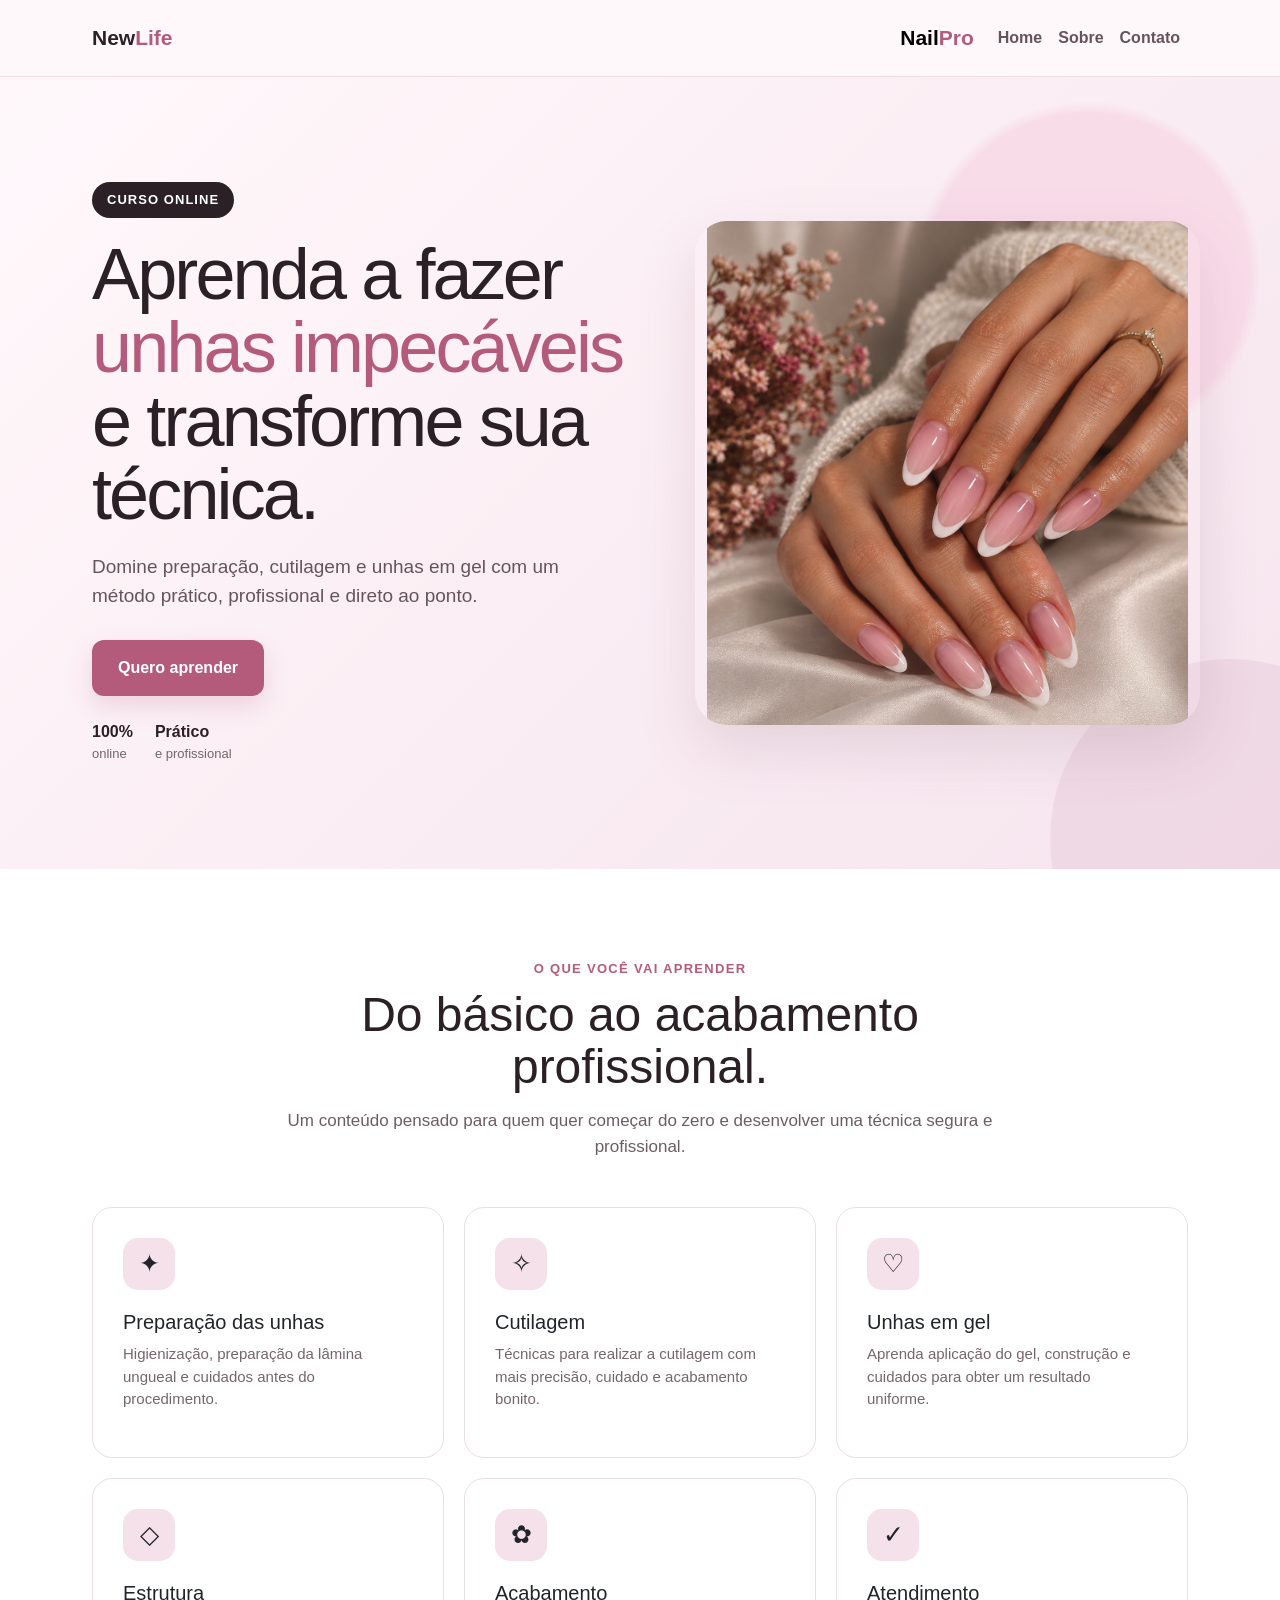
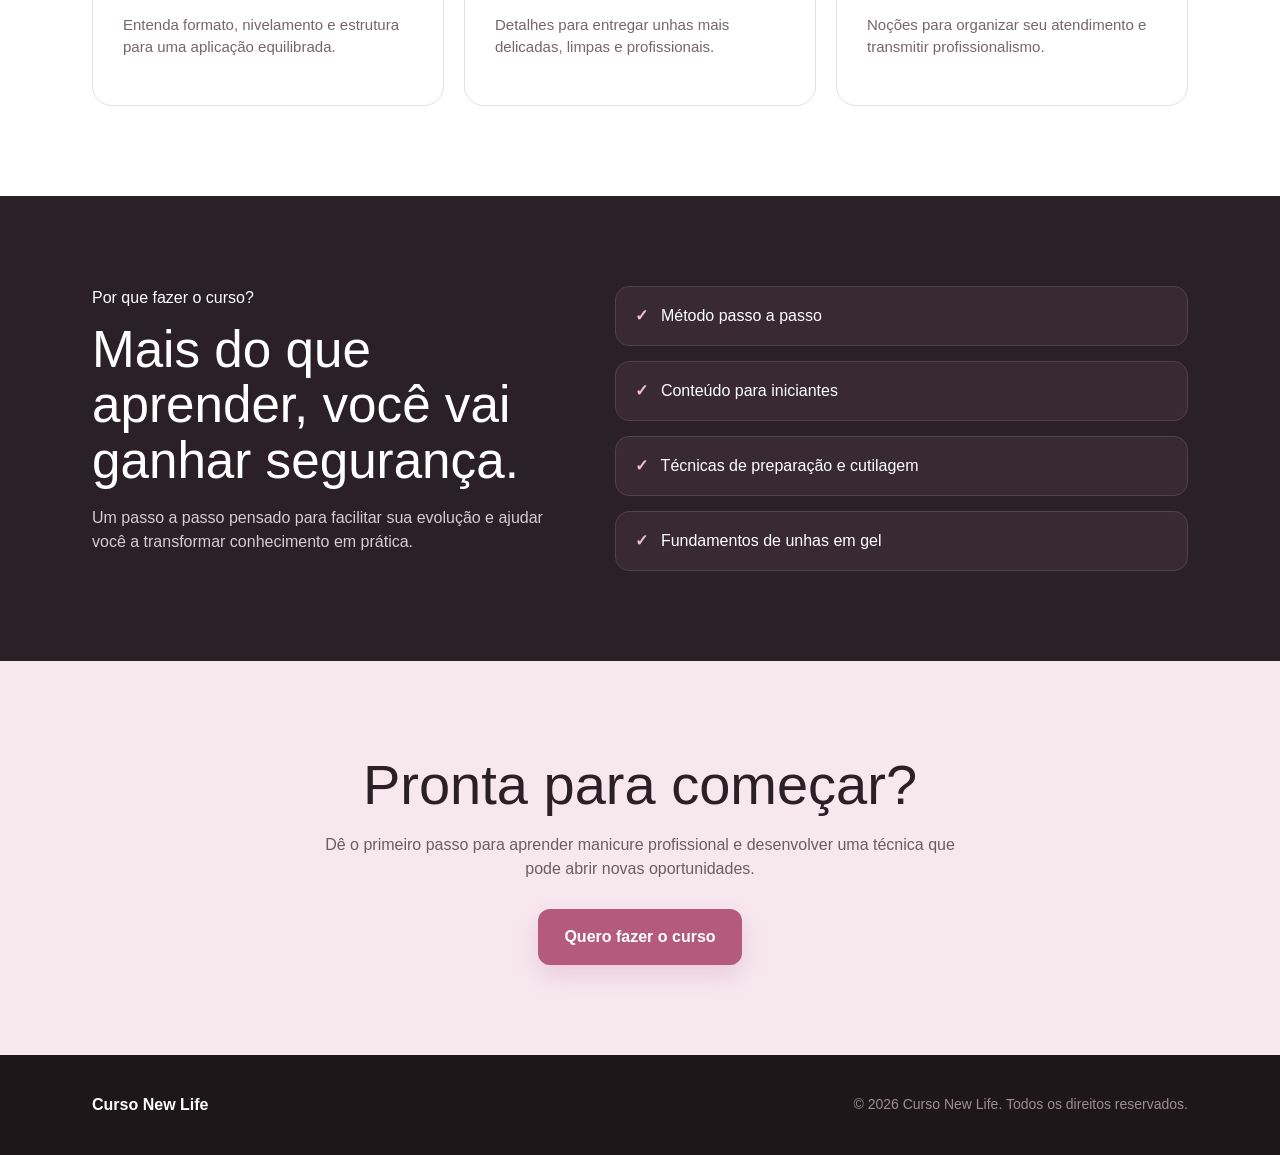
==== commit e28c72a6: "adiciona recursos bootstrap" ====
--- a/index.html
+++ b/index.html
@@ -8,6 +8,8 @@
 
     <title>Curso New Life | Home</title>
 
+    <link href="https://cdn.jsdelivr.net/npm/bootstrap@5.3.3/dist/css/bootstrap.min.css" rel="stylesheet">
+
     <link rel="stylesheet" href="style.css">
 </head>
 
@@ -20,11 +22,32 @@
                 New<span>Life</span>
             </a>
 
-            <nav class="nav" aria-label="Navegação principal">
-                <a href="index.html">Home</a>
-                <a href="sobre.html">Sobre</a>
-                <a href="contato.html">Contato</a>
-            </nav>
+           <nav class="navbar navbar-expand-md" aria-label="Navegação principal">
+
+    <a href="index.html" class="logo navbar-brand">
+        Nail<span>Pro</span>
+    </a>
+
+    <button
+        class="navbar-toggler"
+        type="button"
+        data-bs-toggle="collapse"
+        data-bs-target="#menuPrincipal"
+        aria-controls="menuPrincipal"
+        aria-expanded="false"
+        aria-label="Abrir menu">
+        <span class="navbar-toggler-icon"></span>
+    </button>
+
+    <div class="collapse navbar-collapse" id="menuPrincipal">
+        <div class="navbar-nav ms-auto">
+            <a class="nav-link" href="index.html">Home</a>
+            <a class="nav-link" href="sobre.html">Sobre</a>
+            <a class="nav-link" href="contato.html">Contato</a>
+        </div>
+    </div>
+
+</nav>
 
         </div>
     </header>
@@ -33,7 +56,9 @@
 
         <section class="hero-section">
 
-            <div class="container hero">
+            <div class="container">
+                
+                <div class="hero row align-items-center">
 
                 <div class="hero-copy">
 
@@ -76,12 +101,13 @@
 
                     <img
                         src="maos-unhas-gel.png"
-                        alt="Mãos com unhas em gel"
-                    >
+                        alt="Mãos com unhas em gel">
 
                 </div>
 
             </div>
+
+        </div>
 
         </section>
 
@@ -308,6 +334,8 @@
 
     </footer>
 
+    <script src="https://cdn.jsdelivr.net/npm/bootstrap@5.3.3/dist/js/bootstrap.bundle.min.js"></script>
+
 </body>
 
 </html>
--- a/style.css
+++ b/style.css
@@ -351,3 +351,19 @@
         text-align:center
     }
 }
+.navbar-toggler {
+    border-color: #b45b7c;
+}
+
+.navbar-toggler-icon {
+    filter: invert(42%) sepia(25%) saturate(700%) hue-rotate(290deg);
+}
+
+.navbar-nav .nav-link {
+    color: #66545d;
+    font-weight: 700;
+}
+
+.navbar-nav .nav-link:hover {
+    color: #b45b7c;
+}
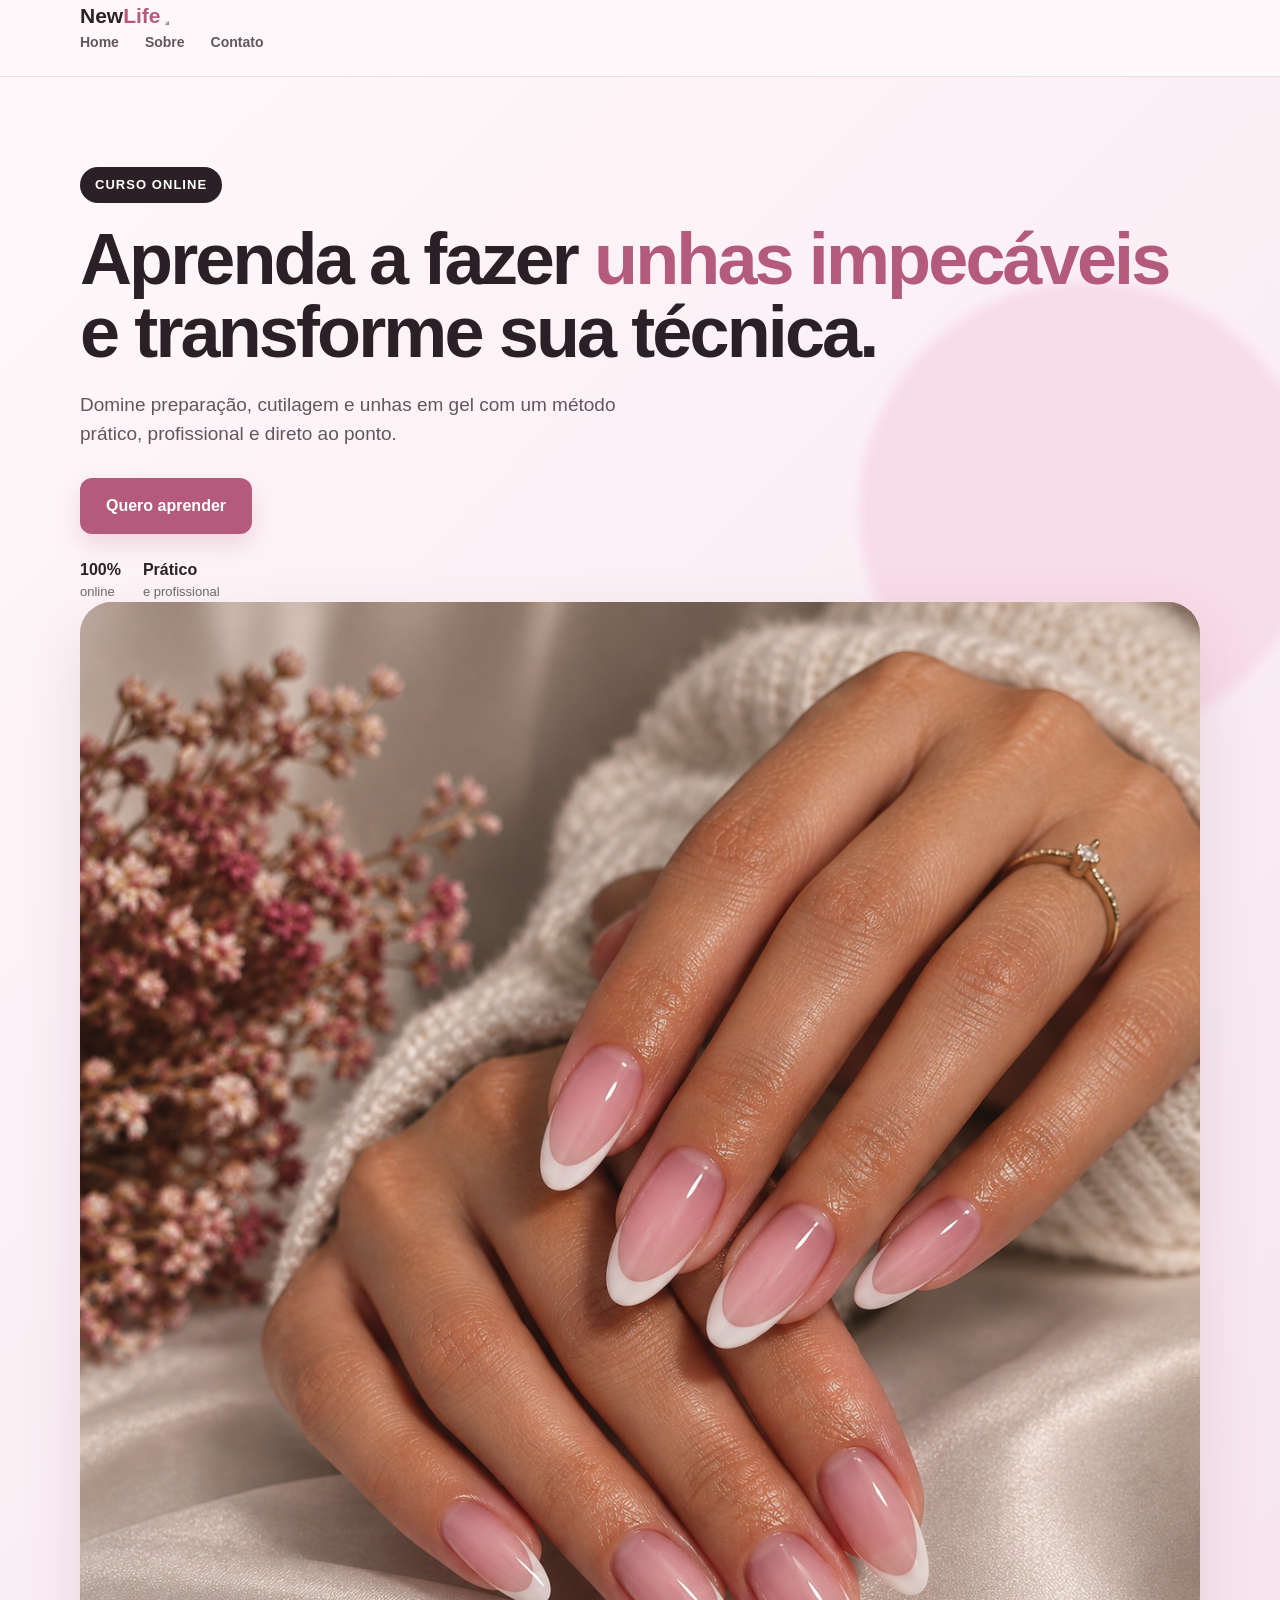
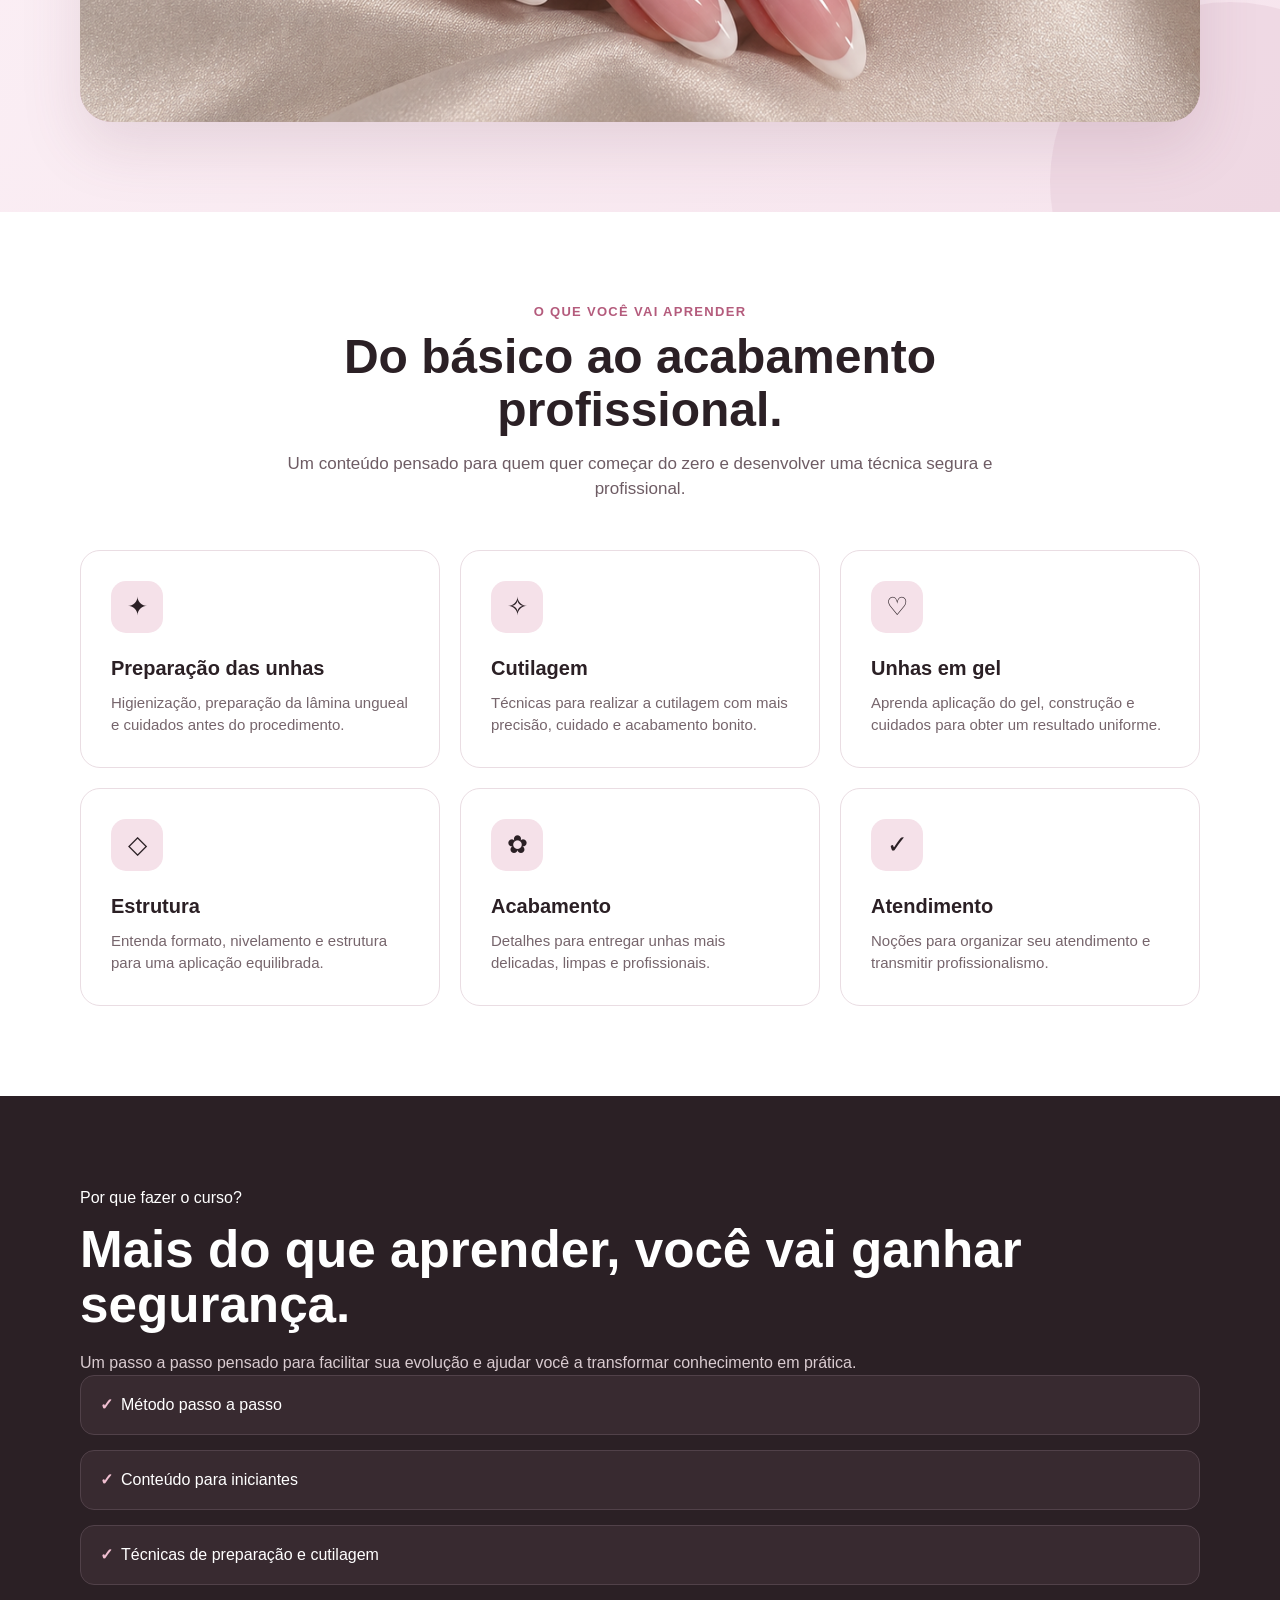
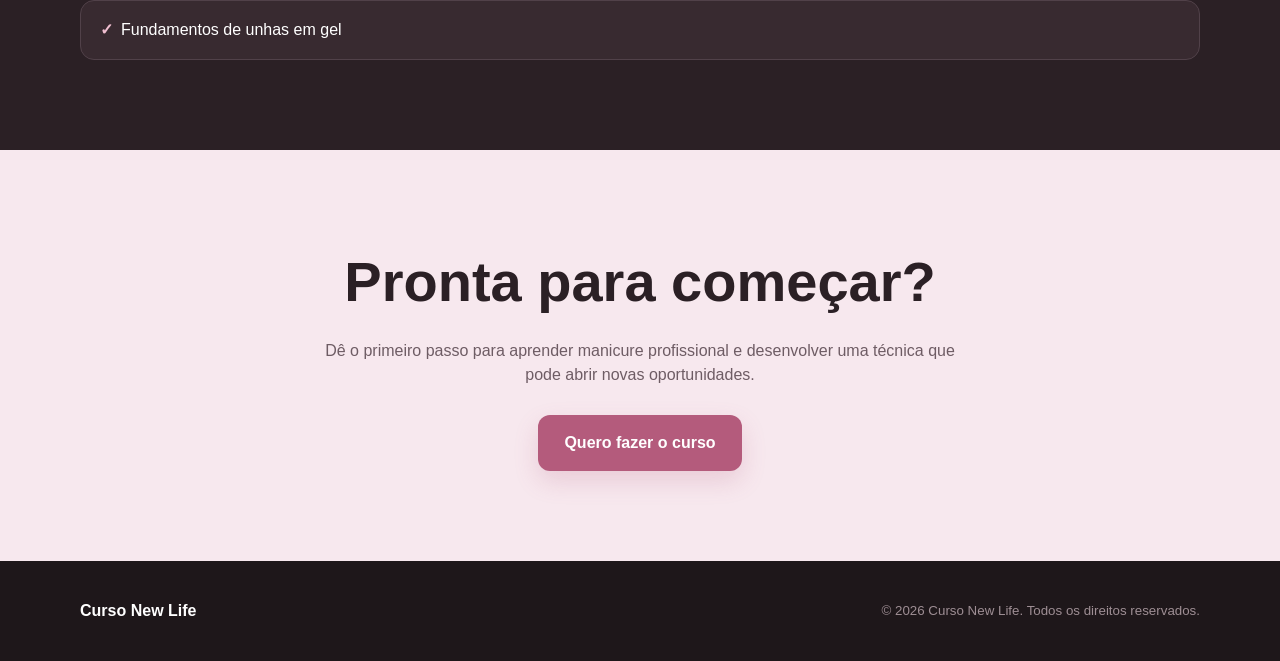
==== commit 988e4a13: "finaliza atividade" ====
--- a/index.html
+++ b/index.html
@@ -1,341 +1,54 @@
 <!DOCTYPE html>
 <html lang="pt-BR">
-
 <head>
-    <meta charset="UTF-8">
-    <meta name="viewport" content="width=device-width, initial-scale=1.0">
-    <meta name="description" content="Curso New Life de manicure profissional.">
-
-    <title>Curso New Life | Home</title>
-
-    <link href="https://cdn.jsdelivr.net/npm/bootstrap@5.3.3/dist/css/bootstrap.min.css" rel="stylesheet">
-
-    <link rel="stylesheet" href="style.css">
+<meta charset="UTF-8">
+<meta name="viewport" content="width=device-width, initial-scale=1.0">
+<meta name="description" content="Curso New Life de manicure profissional.">
+<title>Curso New Life | Home</title>
+<link rel="stylesheet" href="style.css">
 </head>
-
 <body>
-
-    <header class="site-header">
-        <div class="container header-inner">
-
-            <a href="index.html" class="logo">
-                New<span>Life</span>
-            </a>
-
-           <nav class="navbar navbar-expand-md" aria-label="Navegação principal">
-
-    <a href="index.html" class="logo navbar-brand">
-        Nail<span>Pro</span>
-    </a>
-
-    <button
-        class="navbar-toggler"
-        type="button"
-        data-bs-toggle="collapse"
-        data-bs-target="#menuPrincipal"
-        aria-controls="menuPrincipal"
-        aria-expanded="false"
-        aria-label="Abrir menu">
-        <span class="navbar-toggler-icon"></span>
-    </button>
-
-    <div class="collapse navbar-collapse" id="menuPrincipal">
-        <div class="navbar-nav ms-auto">
-            <a class="nav-link" href="index.html">Home</a>
-            <a class="nav-link" href="sobre.html">Sobre</a>
-            <a class="nav-link" href="contato.html">Contato</a>
-        </div>
-    </div>
-
+<header class="site-header">
+<nav class="navbar navbar-expand-md">
+<div class="container">
+<a href="index.html" class="logo navbar-brand">New<span>Life</span></a>
+<button class="navbar-toggler" type="button" data-bs-toggle="collapse" data-bs-target="#menuPrincipal"
+aria-controls="menuPrincipal" aria-expanded="false" aria-label="Abrir menu">
+<span class="navbar-toggler-icon"></span>
+</button>
+<div class="collapse navbar-collapse" id="menuPrincipal">
+<nav class="nav navbar-nav ms-auto" aria-label="Navegação principal">
+<a class="nav-link" href="index.html">Home</a>
+<a class="nav-link" href="sobre.html">Sobre</a>
+<a class="nav-link" href="contato.html">Contato</a>
 </nav>
-
-        </div>
-    </header>
-
-    <main>
-
-        <section class="hero-section">
-
-            <div class="container">
-                
-                <div class="hero row align-items-center">
-
-                <div class="hero-copy">
-
-                    <div class="eyebrow">
-                        Curso Online
-                    </div>
-
-                    <h1>
-                        Aprenda a fazer
-                        <span>unhas impecáveis</span>
-                        e transforme sua técnica.
-                    </h1>
-
-                    <p>
-                        Domine preparação, cutilagem e unhas em gel com um
-                        método prático, profissional e direto ao ponto.
-                    </p>
-
-                    <a href="contato.html" class="cta">
-                        Quero aprender
-                    </a>
-
-                    <div class="hero-note">
-
-                        <div>
-                            <strong>100%</strong>
-                            <span>online</span>
-                        </div>
-
-                        <div>
-                            <strong>Prático</strong>
-                            <span>e profissional</span>
-                        </div>
-
-                    </div>
-
-                </div>
-
-                <div class="visual">
-
-                    <img
-                        src="maos-unhas-gel.png"
-                        alt="Mãos com unhas em gel">
-
-                </div>
-
-            </div>
-
-        </div>
-
-        </section>
-
-        <section class="content" id="conteudos">
-
-            <div class="container">
-
-                <header class="section-head">
-
-                    <div class="tag">
-                        O que você vai aprender
-                    </div>
-
-                    <h2>
-                        Do básico ao acabamento profissional.
-                    </h2>
-
-                    <p>
-                        Um conteúdo pensado para quem quer começar do zero
-                        e desenvolver uma técnica segura e profissional.
-                    </p>
-
-                </header>
-
-                <div class="cards">
-
-                    <article class="card">
-
-                        <div class="icon">
-                            ✦
-                        </div>
-
-                        <h3>
-                            Preparação das unhas
-                        </h3>
-
-                        <p>
-                            Higienização, preparação da lâmina ungueal e
-                            cuidados antes do procedimento.
-                        </p>
-
-                    </article>
-
-                    <article class="card">
-
-                        <div class="icon">
-                            ✧
-                        </div>
-
-                        <h3>
-                            Cutilagem
-                        </h3>
-
-                        <p>
-                            Técnicas para realizar a cutilagem com mais
-                            precisão, cuidado e acabamento bonito.
-                        </p>
-
-                    </article>
-
-                    <article class="card">
-
-                        <div class="icon">
-                            ♡
-                        </div>
-
-                        <h3>
-                            Unhas em gel
-                        </h3>
-
-                        <p>
-                            Aprenda aplicação do gel, construção e cuidados
-                            para obter um resultado uniforme.
-                        </p>
-
-                    </article>
-
-                    <article class="card">
-
-                        <div class="icon">
-                            ◇
-                        </div>
-
-                        <h3>
-                            Estrutura
-                        </h3>
-
-                        <p>
-                            Entenda formato, nivelamento e estrutura para
-                            uma aplicação equilibrada.
-                        </p>
-
-                    </article>
-
-                    <article class="card">
-
-                        <div class="icon">
-                            ✿
-                        </div>
-
-                        <h3>
-                            Acabamento
-                        </h3>
-
-                        <p>
-                            Detalhes para entregar unhas mais delicadas,
-                            limpas e profissionais.
-                        </p>
-
-                    </article>
-
-                    <article class="card">
-
-                        <div class="icon">
-                            ✓
-                        </div>
-
-                        <h3>
-                            Atendimento
-                        </h3>
-
-                        <p>
-                            Noções para organizar seu atendimento e
-                            transmitir profissionalismo.
-                        </p>
-
-                    </article>
-
-                </div>
-
-            </div>
-
-        </section>
-
-        <section class="highlight">
-
-            <div class="container highlight-grid">
-
-                <div class="highlight-copy">
-
-                    <div class="tag">
-                        Por que fazer o curso?
-                    </div>
-
-                    <h2>
-                        Mais do que aprender, você vai ganhar segurança.
-                    </h2>
-
-                    <p>
-                        Um passo a passo pensado para facilitar sua evolução
-                        e ajudar você a transformar conhecimento em prática.
-                    </p>
-
-                </div>
-
-                <div class="highlight-list">
-
-                    <div class="checklist">
-
-                        <div class="check">
-                            <b>✓</b>
-                            Método passo a passo
-                        </div>
-
-                        <div class="check">
-                            <b>✓</b>
-                            Conteúdo para iniciantes
-                        </div>
-
-                        <div class="check">
-                            <b>✓</b>
-                            Técnicas de preparação e cutilagem
-                        </div>
-
-                        <div class="check">
-                            <b>✓</b>
-                            Fundamentos de unhas em gel
-                        </div>
-
-                    </div>
-
-                </div>
-
-            </div>
-
-        </section>
-
-        <section class="cta-section">
-
-            <div class="container">
-
-                <h2>
-                    Pronta para começar?
-                </h2>
-
-                <p>
-                    Dê o primeiro passo para aprender manicure profissional
-                    e desenvolver uma técnica que pode abrir novas oportunidades.
-                </p>
-
-                <a href="contato.html" class="cta">
-                    Quero fazer o curso
-                </a>
-
-            </div>
-
-        </section>
-
-    </main>
-
-    <footer>
-
-        <div class="container footer-row">
-
-            <strong>
-                Curso New Life
-            </strong>
-
-            <small>
-                © 2026 Curso New Life. Todos os direitos reservados.
-            </small>
-
-        </div>
-
-    </footer>
-
+</div>
+</div>
+</nav>
+</header>
+<main><section class="hero-section"><div class="container hero"><div class="row align-items-center g-5 w-100">
+<div class="hero-copy col-lg-7"><div class="eyebrow">Curso Online</div>
+<h1>Aprenda a fazer <span>unhas impecáveis</span> e transforme sua técnica.</h1>
+<p>Domine preparação, cutilagem e unhas em gel com um método prático, profissional e direto ao ponto.</p>
+<a href="contato.html" class="cta btn btn-lg">Quero aprender</a>
+<div class="hero-note"><div><strong>100%</strong><span>online</span></div><div><strong>Prático</strong><span>e profissional</span></div></div>
+</div>
+<div class="visual col-lg-5" aria-label="Foto de mãos com unhas em gel"><img src="maos-unhas-gel.png" class="img-fluid rounded-4 shadow" alt="Mãos com unhas em gel em acabamento delicado"></div>
+</div></div></section><section class="content" id="conteudos"><div class="container">
+<header class="section-head"><div class="tag">O que você vai aprender</div><h2>Do básico ao acabamento profissional.</h2><p>Um conteúdo pensado para quem quer começar do zero e desenvolver uma técnica segura e profissional.</p></header>
+<div class="row g-4 cards">
+<article class="card col-md-6 col-lg-4"><div class="icon">✦</div><h3>Preparação das unhas</h3><p>Higienização, preparação da lâmina ungueal e cuidados antes do procedimento.</p></article>
+<article class="card col-md-6 col-lg-4"><div class="icon">✧</div><h3>Cutilagem</h3><p>Técnicas para realizar a cutilagem com mais precisão, cuidado e acabamento bonito.</p></article>
+<article class="card col-md-6 col-lg-4"><div class="icon">♡</div><h3>Unhas em gel</h3><p>Aprenda aplicação do gel, construção e cuidados para obter um resultado uniforme.</p></article>
+<article class="card col-md-6 col-lg-4"><div class="icon">◇</div><h3>Estrutura</h3><p>Entenda formato, nivelamento e estrutura para uma aplicação equilibrada.</p></article>
+<article class="card col-md-6 col-lg-4"><div class="icon">✿</div><h3>Acabamento</h3><p>Detalhes para entregar unhas mais delicadas, limpas e profissionais.</p></article>
+<article class="card col-md-6 col-lg-4"><div class="icon">✓</div><h3>Atendimento</h3><p>Noções para organizar seu atendimento e transmitir profissionalismo.</p></article>
+</div></div></section><section class="highlight"><div class="container highlight-grid"><div class="row align-items-center g-5 w-100">
+<div class="highlight-copy col-lg-6"><div class="tag">Por que fazer o curso?</div><h2>Mais do que aprender, você vai ganhar segurança.</h2><p>Um passo a passo pensado para facilitar sua evolução e ajudar você a transformar conhecimento em prática.</p></div>
+<div class="highlight-list col-lg-6"><div class="checklist"><div class="check"><b>✓</b>Método passo a passo</div><div class="check"><b>✓</b>Conteúdo para iniciantes</div><div class="check"><b>✓</b>Técnicas de preparação e cutilagem</div><div class="check"><b>✓</b>Fundamentos de unhas em gel</div></div></div>
+</div></section><section class="cta-section"><div class="container"><h2>Pronta para começar?</h2><p>Dê o primeiro passo para aprender manicure profissional e desenvolver uma técnica que pode abrir novas oportunidades.</p><a href="contato.html" class="cta btn btn-lg">Quero fazer o curso</a></div></section></main>
+<footer><div class="container footer-row"><strong>Curso New Life</strong><small>© 2026 Curso New Life. Todos os direitos reservados.</small></div></footer>
+    <!-- JavaScript do Bootstrap: necessário para o menu responsivo (navbar-toggler) -->
     <script src="https://cdn.jsdelivr.net/npm/bootstrap@5.3.3/dist/js/bootstrap.bundle.min.js"></script>
-
 </body>
-
-</html>
+</html>
--- a/style.css
+++ b/style.css
@@ -1,369 +1,98 @@
 *{box-sizing:border-box;margin:0;padding:0}
 html{scroll-behavior:smooth}
-body{
-    font-family:Arial,Helvetica,sans-serif;
-    background:#fffafc;
-    color:#2b2025;
-    line-height:1.5
-}
-a{
-    text-decoration:none;
-    color:inherit
-}
-.container{
-    width:min(1120px,92%);
-    margin:auto
-}
-.site-header{
-    background:#fff8fb;
-    border-bottom:1px solid #eadde3
-}
-.header-inner{
-    min-height:76px;
-    display:flex;
-    align-items:center;
-    justify-content:space-between;
-    gap:30px
-}
-.logo{
-    font-size:21px;
-    font-weight:800
-}
-.logo span{
-    color:#b45b7c
-}
-.nav{
-    display:flex;
-    align-items:center;
-    gap:26px
-}
-.nav a{
-    color:#66545d;
-    font-size:14px;
-    font-weight:700;
-    transition:.2s
-}
-.nav a:hover{
-    color:#b45b7c
-}
-.hero-section{
-    min-height:88vh;
-    display:flex;
-    align-items:center;
-    background:radial-gradient(circle at 85% 25%,#f8dce8 0 13%,transparent 14%),linear-gradient(135deg,#fff8fb 0%,#f6e4ed 100%);
-    position:relative;
-    overflow:hidden
-}
-.hero-section:before{
-    content:"";
-    position:absolute;
-    width:360px;
-    height:360px;
-    border-radius:50%;
-    background:#ead0dc;
-    right:-130px;
-    bottom:-150px;
-    opacity:.55
-}
-.hero{
-    display:flex;
-    align-items:center;
-    justify-content:space-between;
-    gap:60px;
-    position:relative;
-    z-index:1
-}
-.hero-copy{
-    flex:1.05
-}
-.eyebrow{
-    display:inline-block;
-    background:#2b2025;
-    color:white;
-    border-radius:999px;
-    padding:8px 15px;
-    font-size:13px;
-    font-weight:700;
-    letter-spacing:.08em;
-    text-transform:uppercase;
-    margin-bottom:20px
-}
-.hero h1{
-    font-size:clamp(42px,6vw,72px);
-    line-height:1.02;
-    letter-spacing:-.04em;
-    margin-bottom:22px
-}
-.hero h1 span{
-    color:#b45b7c
-}
-.hero-copy>p{
-    font-size:19px;
-    color:#66545d;
-    max-width:600px;
-    margin-bottom:30px
-}
-.cta{
-    display:inline-block;
-    background:#b45b7c;
-    color:#fff;
-    padding:16px 26px;
-    border-radius:12px;
-    font-weight:800;
-    box-shadow:0 10px 25px #b45b7c33;
-    transition:.2s;border:0;
-    cursor:pointer;
-    font-size:inherit
-}
-.cta:hover{
-    transform:translateY(-2px);
-    background:#994866
-}
-.hero-note{
-    display:flex;
-    gap:22px;
-    margin-top:24px;
-    font-size:13px;
-    color:#75646b
-}
-.hero-note div{
-    display:flex;
-    flex-direction:column
-}
-.hero-note strong{
-    color:#2b2025;
-    font-size:16px
-}
-.visual{
-    flex:.95;
-    aspect-ratio: 1 / 1;
-    border-radius: 32px;
-    overflow: hidden;
-    box-shadow: 0 25px 60px #7c4d6126;
-}
-.visual img{
-    width:100%;
-    height: 100%;
-    object-fit:cover;
-    display:block;
-}
-section{
-    padding:90px 0
-}
-.section-head{
-    text-align:center;
-    max-width:720px;
-    margin:0 auto 48px
-}
-.section-head .tag{
-    color:#b45b7c;
-    font-weight:800;
-    text-transform:uppercase;
-    font-size:13px;
-    letter-spacing:.1em
-}
-.section-head h2{
-    font-size:clamp(32px,4vw,48px);
-    line-height:1.1;
-    margin:10px 0 14px
-}
-.section-head p{
-    color:#6e5c64;
-    font-size:17px
-}
-.content{
-    background:white
-}
-.cards{
-    display:flex;
-    flex-wrap:wrap;
-    gap:20px
-}
-.card{
-    flex:1 1 calc(33.333% - 14px);
-    min-width:280px;
-    padding:30px;
-    border:1px solid #eadde3;
-    border-radius:20px;
-    background:#fff;
-    transition:.2s
-}
-.card:hover{
-    transform:translateY(-4px);
-    box-shadow:0 15px 35px #4d293710
-}
-.icon{
-    width:52px;
-    height:52px;
-    border-radius:15px;
-    background:#f5e1e9;
-    display:flex;
-    align-items:center;
-    justify-content:center;
-    font-size:25px;
-    margin-bottom:20px
-}
-.card h3{
-    font-size:20px;
-    margin-bottom:9px
-}
-.card p{
-    color:#76656c;
-    font-size:15px
-}
-.highlight{
-    background:#2b2025;
-    color:#fff
-}
-.highlight-grid{
-    display:flex;
-    align-items:center;
-    gap:55px
-}
-.highlight-copy{
-    flex:.9
-}
-.highlight-list{
-    flex:1.1
-}
-.highlight h2{
-    font-size:clamp(34px,4vw,52px);
-    line-height:1.08;
-    margin:12px 0 18px
-}
-.highlight p{
-    color:#d9cbd0
-}
-.checklist{
-    display:flex;
-    flex-direction:column;
-    gap:15px
-}
-.check{
-    background:#382a30;
-    border:1px solid #514149;
-    padding:17px 19px;
-    border-radius:14px
-}
-.check b{
-    color:#f1bfd1;
-    margin-right:8px
-}
-.cta-section{
-    text-align:center;
-    background:#f7e8ee
-}
-.cta-section h2{
-    font-size:clamp(34px,5vw,56px);
-    margin-bottom:15px
-}
-.cta-section p{
-    color:#6e5c64;
-    margin:0 auto 28px;
-    max-width:650px
-}
-footer{
-    background:#1e171a;
-    color:#cdbfc4;
-    padding:38px 0
-}
-.footer-row{
-    display:flex;
-    justify-content:space-between;
-    gap:20px;
-    align-items:center
-}
-footer strong{
-    color:white
-}
-footer small{
-    color:#9e8e94
-}
-form.card{
-    max-width:760px;
-    margin:0 auto;
-    display:flex;
-    flex-direction:column;
-    gap:18px
-}
-form.card label{
-    display:block;
-    font-weight:700;
-    font-size:14px;
-    margin-bottom:7px
-}
-form.card input,form.card textarea{
-    width:100%;
-    border:1px solid #eadde3;
-    border-radius:12px;
-    padding:14px 15px;
-    font:inherit;
-    color:#2b2025;
-    background:#fffafc;
-    outline:none
-}
-form.card input:focus,form.card textarea:focus{
-    border-color:#b45b7c;
-    box-shadow:0 0 0 3px #b45b7c22
-}
-form.card textarea{
-    resize:vertical
-}
-@media(max-width:800px){
-    .header-inner{
-        flex-direction:column;
-        justify-content:center;
-        padding:20px 0
-    }
-    .nav{
-        flex-wrap:wrap;
-        justify-content:center;
-        gap:15px
-    }
-    .hero-section{
-        min-height:auto;
-        padding:70px 0
-    }
-    .hero,.highlight-grid{
-        flex-direction:column;
-        gap:40px
-    }
-    .hero-copy,.highlight-copy,.highlight-list,.visual{
-        width:100%
-    }
-    .visual{
-        min-height:390px
-    }
-    .cards{
-        flex-direction:column
-    }
-    .card{
-        min-width:0
-    }
-    section{
-        padding:65px 0
-    }
-    .hero-note{
-        flex-wrap:wrap
-    }
-    .footer-row{
-        flex-direction:column;
-        text-align:center
-    }
-}
-.navbar-toggler {
-    border-color: #b45b7c;
+body{font-family:Arial,Helvetica,sans-serif;background:#fffafc;color:#2b2025;line-height:1.5}
+a{text-decoration:none;color:inherit}
+.container{width:min(1120px,92%);margin:auto}
+.site-header{background:#fff8fb;border-bottom:1px solid #eadde3}
+.header-inner{min-height:76px;display:flex;align-items:center;justify-content:space-between;gap:30px}
+.logo{font-size:21px;font-weight:800}.logo span{color:#b45b7c}
+.nav{display:flex;align-items:center;gap:26px}.nav a{color:#66545d;font-size:14px;font-weight:700;transition:.2s}.nav a:hover{color:#b45b7c}
+.hero-section{min-height:88vh;display:flex;align-items:center;background:radial-gradient(circle at 85% 25%,#f8dce8 0 13%,transparent 14%),linear-gradient(135deg,#fff8fb 0%,#f6e4ed 100%);position:relative;overflow:hidden}
+.hero-section:before{content:"";position:absolute;width:360px;height:360px;border-radius:50%;background:#ead0dc;right:-130px;bottom:-150px;opacity:.55}
+.hero{display:flex;align-items:center;justify-content:space-between;gap:60px;position:relative;z-index:1}
+.hero-copy{flex:1.05}.eyebrow{display:inline-block;background:#2b2025;color:white;border-radius:999px;padding:8px 15px;font-size:13px;font-weight:700;letter-spacing:.08em;text-transform:uppercase;margin-bottom:20px}
+.hero h1{font-size:clamp(42px,6vw,72px);line-height:1.02;letter-spacing:-.04em;margin-bottom:22px}.hero h1 span{color:#b45b7c}
+.hero-copy>p{font-size:19px;color:#66545d;max-width:600px;margin-bottom:30px}
+.cta{display:inline-block;background:#b45b7c;color:#fff;padding:16px 26px;border-radius:12px;font-weight:800;box-shadow:0 10px 25px #b45b7c33;transition:.2s;border:0;cursor:pointer;font-size:inherit}.cta:hover{transform:translateY(-2px);background:#994866}
+.hero-note{display:flex;gap:22px;margin-top:24px;font-size:13px;color:#75646b}.hero-note div{display:flex;flex-direction:column}.hero-note strong{color:#2b2025;font-size:16px}
+.visual{flex:.95;min-height:470px;border-radius:32px;background:#d8b5c4;display:flex;align-items:flex-end;justify-content:center;position:relative;overflow:hidden;box-shadow:0 25px 60px #7c4d6126}
+.visual .circle{position:absolute;width:340px;height:340px;border-radius:50%;background:#f8e9ef;top:50px}
+.hand{position:relative;z-index:2;width:245px;height:360px;background:#e9b8a9;border-radius:120px 120px 70px 70px;transform:rotate(-8deg);box-shadow:inset -18px -12px 30px #b9796b55}
+.nail{position:absolute;width:45px;height:70px;background:#f9e4e8;border-radius:28px 28px 14px 14px;border:4px solid #e8b9c4}
+.n1{top:-45px;left:18px;transform:rotate(-16deg)}.n2{top:-60px;left:65px;transform:rotate(-6deg)}.n3{top:-65px;left:112px}.n4{top:-57px;left:160px;transform:rotate(7deg)}.n5{top:-37px;left:205px;transform:rotate(17deg)}
+section{padding:90px 0}.section-head{text-align:center;max-width:720px;margin:0 auto 48px}.section-head .tag{color:#b45b7c;font-weight:800;text-transform:uppercase;font-size:13px;letter-spacing:.1em}.section-head h2{font-size:clamp(32px,4vw,48px);line-height:1.1;margin:10px 0 14px}.section-head p{color:#6e5c64;font-size:17px}
+.content{background:white}.cards{display:flex;flex-wrap:wrap;gap:20px}.card{flex:1 1 calc(33.333% - 14px);min-width:280px;padding:30px;border:1px solid #eadde3;border-radius:20px;background:#fff;transition:.2s}.card:hover{transform:translateY(-4px);box-shadow:0 15px 35px #4d293710}
+.icon{width:52px;height:52px;border-radius:15px;background:#f5e1e9;display:flex;align-items:center;justify-content:center;font-size:25px;margin-bottom:20px}.card h3{font-size:20px;margin-bottom:9px}.card p{color:#76656c;font-size:15px}
+.highlight{background:#2b2025;color:#fff}.highlight-grid{display:flex;align-items:center;gap:55px}.highlight-copy{flex:.9}.highlight-list{flex:1.1}.highlight h2{font-size:clamp(34px,4vw,52px);line-height:1.08;margin:12px 0 18px}.highlight p{color:#d9cbd0}.checklist{display:flex;flex-direction:column;gap:15px}.check{background:#382a30;border:1px solid #514149;padding:17px 19px;border-radius:14px}.check b{color:#f1bfd1;margin-right:8px}
+.cta-section{text-align:center;background:#f7e8ee}.cta-section h2{font-size:clamp(34px,5vw,56px);margin-bottom:15px}.cta-section p{color:#6e5c64;margin:0 auto 28px;max-width:650px}
+footer{background:#1e171a;color:#cdbfc4;padding:38px 0}.footer-row{display:flex;justify-content:space-between;gap:20px;align-items:center}footer strong{color:white}footer small{color:#9e8e94}
+form.card{max-width:760px;margin:0 auto;display:flex;flex-direction:column;gap:18px}form.card label{display:block;font-weight:700;font-size:14px;margin-bottom:7px}form.card input,form.card textarea{width:100%;border:1px solid #eadde3;border-radius:12px;padding:14px 15px;font:inherit;color:#2b2025;background:#fffafc;outline:none}form.card input:focus,form.card textarea:focus{border-color:#b45b7c;box-shadow:0 0 0 3px #b45b7c22}form.card textarea{resize:vertical}
+@media(max-width:800px){.header-inner{flex-direction:column;justify-content:center;padding:20px 0}.nav{flex-wrap:wrap;justify-content:center;gap:15px}.hero-section{min-height:auto;padding:70px 0}.hero,.highlight-grid{flex-direction:column;gap:40px}.hero-copy,.highlight-copy,.highlight-list,.visual{width:100%}.visual{min-height:390px}.cards{flex-direction:column}.card{min-width:0}section{padding:65px 0}.hero-note{flex-wrap:wrap}.footer-row{flex-direction:column;text-align:center}}
+
+
+/* ===== Ajustes da Atividade 2 - Bootstrap =====
+   O CSS original foi mantido. Estas regras apenas integram o Bootstrap
+   sem mudar a identidade visual da página. */
+
+/* O Bootstrap controla o espaçamento e alinhamento do cabeçalho. */
+.site-header .navbar {
+  min-height: 76px;
 }
 
-.navbar-toggler-icon {
-    filter: invert(42%) sepia(25%) saturate(700%) hue-rotate(290deg);
+/* Mantém o logo com a aparência original. */
+.site-header .navbar-brand {
+  margin-right: 0;
 }
 
-.navbar-nav .nav-link {
-    color: #66545d;
-    font-weight: 700;
+/* Links do Bootstrap com a aparência original do projeto. */
+.site-header .navbar-nav .nav-link {
+  color: #66545d;
+  font-size: 14px;
+  font-weight: 700;
+  padding-left: 0;
+  padding-right: 0;
+}
+.site-header .navbar-nav .nav-link:hover {
+  color: #b45b7c;
 }
 
-.navbar-nav .nav-link:hover {
-    color: #b45b7c;
-}+/* Botão de menu do Bootstrap em telas menores. */
+.site-header .navbar-toggler {
+  border-color: #eadde3;
+}
+.site-header .navbar-toggler:focus {
+  box-shadow: 0 0 0 3px #b45b7c22;
+}
+
+/* A foto enviada substitui a ilustração CSS sem alterar o restante do layout. */
+.visual img {
+  width: 100%;
+  height: 100%;
+  min-height: 470px;
+  object-fit: cover;
+  display: block;
+}
+
+/* Bootstrap .card agora recebe o acabamento visual que o projeto já possuía. */
+.cards .card {
+  margin: 0;
+}
+
+/* Formulário: o Bootstrap fornece form-control e o CSS original mantém as cores. */
+form.card .form-control {
+  border: 1px solid #eadde3;
+  border-radius: 12px;
+  padding: 14px 15px;
+  background: #fffafc;
+}
+form.card .form-control:focus {
+  border-color: #b45b7c;
+  box-shadow: 0 0 0 3px #b45b7c22;
+}
+
+/* Ajuste para a imagem e o menu em telas pequenas. */
+@media (max-width: 991.98px) {
+  .visual img {
+    min-height: 390px;
+  }
+}
